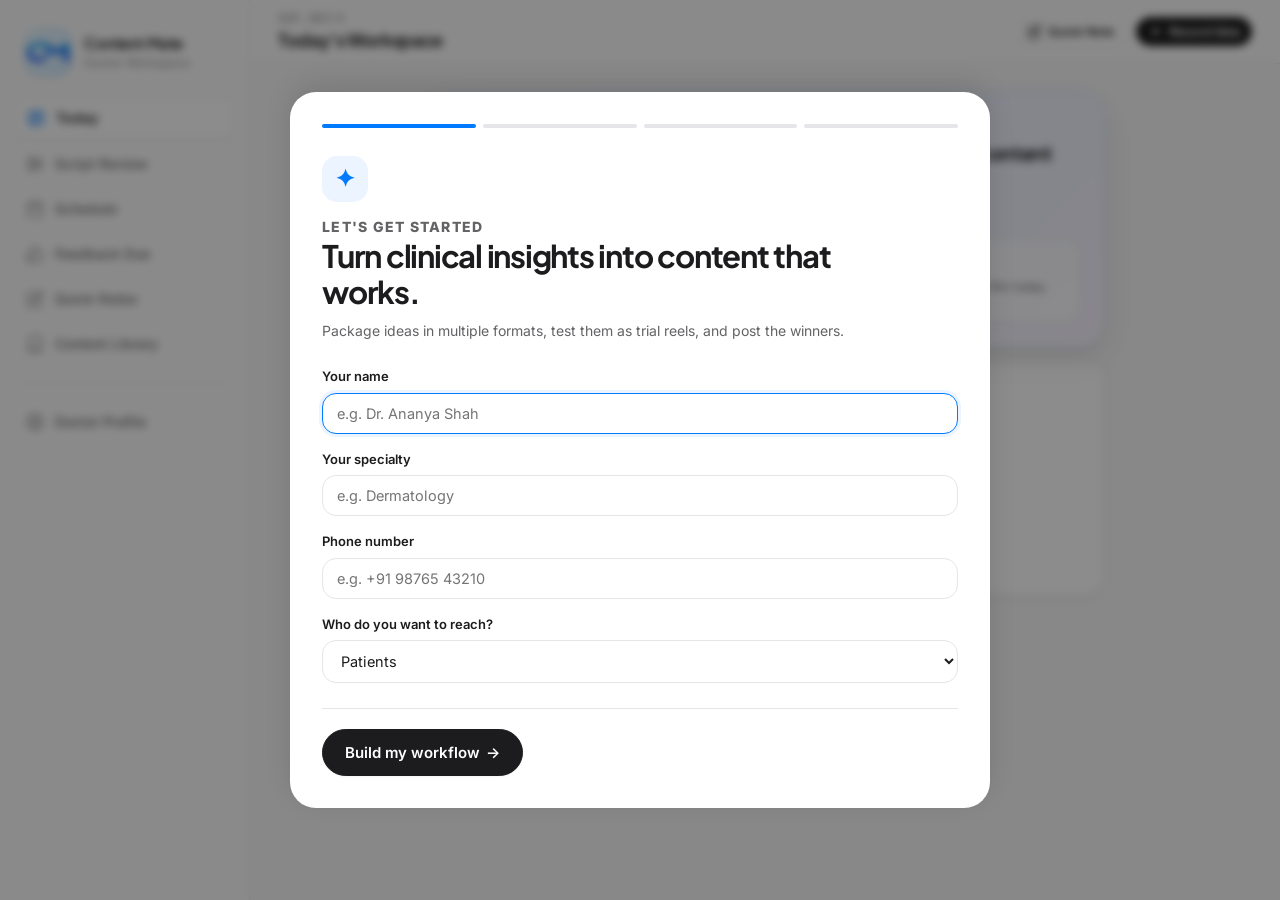
==== index.html @ 19e36430 "scheduling fixed" ====
<!DOCTYPE html>
<html lang="en">

<head>
  <meta charset="UTF-8">
  <meta name="viewport"
    content="width=device-width, initial-scale=1.0, maximum-scale=1.0, user-scalable=no, viewport-fit=cover">
  <title>Content Mate Content System Manager</title>

  <!-- SEO & Meta Tags -->
  <meta name="description"
    content="Content Mate is a content system manager for planning, creating, and publishing content.">
  <meta name="theme-color" content="#FBFBFA" media="(prefers-color-scheme: light)">
  <meta name="theme-color" content="#18181B" media="(prefers-color-scheme: dark)">
  <meta name="apple-mobile-web-app-capable" content="yes">
  <meta name="apple-mobile-web-app-status-bar-style" content="default">

  <!-- Microsoft Clarity -->
  <script type="text/javascript">
    (function(c,l,a,r,i,t,y){
        c[a]=c[a]||function(){(c[a].q=c[a].q||[]).push(arguments)};
        t=l.createElement(r);t.async=1;t.src="https://www.clarity.ms/tag/"+i;
        y=l.getElementsByTagName(r)[0];y.parentNode.insertBefore(t,y);
    })(window, document, "clarity", "script", "y3m3mgcky0");
  </script>

  <link rel="icon" type="image/svg+xml" href="favicon.svg">
  <link rel="apple-touch-icon" href="favicon.svg">
  <link rel="manifest" href="site.webmanifest">

  <!-- Typography (Inter / SF Pro aesthetic) -->
  <link rel="preconnect" href="https://fonts.googleapis.com">
  <link rel="preconnect" href="https://fonts.gstatic.com" crossorigin>
  <link
    href="https://fonts.googleapis.com/css2?family=Plus+Jakarta+Sans:wght@400;500;600;700;800&family=Inter:wght@300;400;500;600;700&family=JetBrains+Mono:wght@400;500&display=swap"
    rel="stylesheet">

  <!-- Main Stylesheet -->
  <link rel="stylesheet" href="index.css">
</head>

<body>
  <!-- App Container -->
  <div id="app" class="app-wrapper">

    <!-- Desktop / Tablet Sidebar (Hidden on mobile) -->
    <aside class="app-sidebar" id="app-sidebar">
      <div class="sidebar-brand">
        <div class="brand-badge">
          <img class="content-mate-logo" src="cmlogo.png" alt="Content Mate logo">
        </div>
        <div class="brand-text">
          <span class="brand-title">Content Mate</span>
          <span class="brand-subtitle" id="sidebar-dr-name">Dr. Workspace</span>
        </div>
      </div>

      <nav class="sidebar-nav">
        <a href="#dashboard" class="nav-link active" data-view="dashboard" id="nav-d-dashboard">
          <svg width="18" height="18" viewBox="0 0 24 24" fill="none" stroke="currentColor" stroke-width="2"
            stroke-linecap="round" stroke-linejoin="round">
            <rect x="3" y="3" width="7" height="9" rx="1.5" />
            <rect x="14" y="3" width="7" height="5" rx="1.5" />
            <rect x="14" y="12" width="7" height="9" rx="1.5" />
            <rect x="3" y="16" width="7" height="5" rx="1.5" />
          </svg>
          <span>Today</span>
          <span class="nav-badge hidden" id="badge-today-count">0</span>
        </a>

        <a href="#review" class="nav-link" data-view="review" id="nav-d-review">
          <svg width="18" height="18" viewBox="0 0 24 24" fill="none" stroke="currentColor" stroke-width="2"
            stroke-linecap="round" stroke-linejoin="round">
            <path d="M2 12h20M2 6h20M2 18h20" />
            <circle cx="7" cy="6" r="2" />
            <circle cx="17" cy="12" r="2" />
            <circle cx="7" cy="18" r="2" />
          </svg>
          <span>Script Review</span>
          <span class="nav-badge nav-badge-amber hidden" id="badge-review-count">0</span>
        </a>

        <a href="#schedule" class="nav-link" data-view="schedule" id="nav-d-schedule">
          <svg width="18" height="18" viewBox="0 0 24 24" fill="none" stroke="currentColor" stroke-width="2"
            stroke-linecap="round" stroke-linejoin="round">
            <rect x="3" y="4" width="18" height="18" rx="2" ry="2" />
            <line x1="16" y1="2" x2="16" y2="6" />
            <line x1="8" y1="2" x2="8" y2="6" />
            <line x1="3" y1="10" x2="21" y2="10" />
          </svg>
          <span>Schedule</span>
        </a>

        <a href="#feedback" class="nav-link" data-view="feedback" id="nav-d-feedback">
          <svg width="18" height="18" viewBox="0 0 24 24" fill="none" stroke="currentColor" stroke-width="2"
            stroke-linecap="round" stroke-linejoin="round">
            <path
              d="M14 9V5a3 3 0 0 0-3-3l-4 9v11h11.28a2 2 0 0 0 2-1.7l1.38-9a2 2 0 0 0-2-2.3zM7 22H4a2 2 0 0 1-2-2v-7a2 2 0 0 1 2-2h3" />
          </svg>
          <span>Feedback Due</span>
          <span class="nav-badge nav-badge-purple hidden" id="badge-feedback-count">0</span>
        </a>

        <a href="#notes" class="nav-link" data-view="notes" id="nav-d-notes">
          <svg width="18" height="18" viewBox="0 0 24 24" fill="none" stroke="currentColor" stroke-width="2"
            stroke-linecap="round" stroke-linejoin="round">
            <path d="M11 4H4a2 2 0 0 0-2 2v14a2 2 0 0 0 2 2h14a2 2 0 0 0 2-2v-7" />
            <path d="M18.5 2.5a2.121 2.121 0 0 1 3 3L12 15l-4 1 1-4 9.5-9.5z" />
          </svg>
          <span>Quick Notes</span>
          <span class="nav-badge hidden" id="badge-notes-count">0</span>
        </a>

        <a href="#library" class="nav-link" data-view="library" id="nav-d-library">
          <svg width="18" height="18" viewBox="0 0 24 24" fill="none" stroke="currentColor" stroke-width="2"
            stroke-linecap="round" stroke-linejoin="round">
            <path d="M4 19.5A2.5 2.5 0 0 1 6.5 17H20" />
            <path d="M6.5 2H20v20H6.5A2.5 2.5 0 0 1 4 19.5v-15A2.5 2.5 0 0 1 6.5 2z" />
          </svg>
          <span>Content Library</span>
        </a>

        <div class="sidebar-divider"></div>

        <a href="#settings" class="nav-link" data-view="settings" id="nav-d-settings">
          <svg width="18" height="18" viewBox="0 0 24 24" fill="none" stroke="currentColor" stroke-width="2"
            stroke-linecap="round" stroke-linejoin="round">
            <circle cx="12" cy="12" r="3" />
            <path
              d="M19.4 15a1.65 1.65 0 0 0 .33 1.82l.06.06a2 2 0 0 1 0 2.83 2 2 0 0 1-2.83 0l-.06-.06a1.65 1.65 0 0 0-1.82-.33 1.65 1.65 0 0 0-1 1.51V21a2 2 0 0 1-2 2 2 2 0 0 1-2-2v-.09A1.65 1.65 0 0 0 9 19.4a1.65 1.65 0 0 0-1.82.33l-.06.06a2 2 0 0 1-2.83 0 2 2 0 0 1 0-2.83l.06-.06a1.65 1.65 0 0 0 .33-1.82 1.65 1.65 0 0 0-1.51-1H3a2 2 0 0 1-2-2 2 2 0 0 1 2-2h.09A1.65 1.65 0 0 0 4.6 9a1.65 1.65 0 0 0-.33-1.82l-.06-.06a2 2 0 0 1 0-2.83 2 2 0 0 1 2.83 0l.06.06a1.65 1.65 0 0 0 1.82.33H9a1.65 1.65 0 0 0 1-1.51V3a2 2 0 0 1 2-2 2 2 0 0 1 2 2v.09a1.65 1.65 0 0 0 1 1.51 1.65 1.65 0 0 0 1.82-.33l.06-.06a2 2 0 0 1 2.83 0 2 2 0 0 1 0 2.83l-.06.06a1.65 1.65 0 0 0-.33 1.82V9a1.65 1.65 0 0 0 1.51 1H21a2 2 0 0 1 2 2 2 2 0 0 1-2 2h-.09a1.65 1.65 0 0 0-1.51 1z" />
          </svg>
          <span>Doctor Profile</span>
        </a>
      </nav>

    </aside>

    <!-- Main Content Area -->
    <div class="app-main">

      <!-- Top Mobile / Global Header -->
      <header class="app-header" id="app-header">
        <div class="header-left">
          <div class="mobile-brand">
            <span class="mobile-brand-icon">
              <img class="content-mate-logo" src="cmlogo.png" alt="Content Mate logo">
            </span>
            <span class="mobile-brand-title">Content Mate</span>
          </div>
          <div class="header-context">
            <span class="header-date" id="header-today-date">Friday, Aug 7</span>
            <h1 class="header-view-title" id="header-view-title">Today's Workspace</h1>
          </div>
        </div>

        <div class="header-right">
          <!-- Quick Capture Actions in Header -->
          <button class="btn btn-secondary btn-sm" id="header-btn-note" title="Quick Thought">
            <svg width="15" height="15" viewBox="0 0 24 24" fill="none" stroke="currentColor" stroke-width="2">
              <path d="M11 4H4a2 2 0 0 0-2 2v14a2 2 0 0 0 2 2h14a2 2 0 0 0 2-2v-7" />
              <path d="M18.5 2.5a2.121 2.121 0 0 1 3 3L12 15l-4 1 1-4 9.5-9.5z" />
            </svg>
            <span class="hide-mobile">Quick Note</span>
          </button>

          <button class="btn btn-primary btn-sm" id="header-btn-insight" title="Record New Idea">
            <svg width="15" height="15" viewBox="0 0 24 24" fill="none" stroke="currentColor" stroke-width="2.5">
              <line x1="12" y1="5" x2="12" y2="19" />
              <line x1="5" y1="12" x2="19" y2="12" />
            </svg>
            <span>Record Idea</span>
          </button>
        </div>
      </header>

      <!-- Scrollable Main View Container -->
      <main class="view-container" id="view-container">
        <!-- Dynamic Views will be injected here:
             - Dashboard (Today's action cards)
             - Script Review (Flashcard swiper)
             - Schedule (Calendar & unfilmed queue)
             - Feedback Due (3-day post metrics)
             - Notes (Quick thoughts + convert)
             - Content Library (Unified Insight timelines)
             - Settings (Doctor profile)
        -->
        <div class="loading-state">
          <div class="spinner"></div>
          <p>Opening your workspace...</p>
        </div>
      </main>

      <!-- Mobile Bottom Navigation Bar -->
      <nav class="mobile-bottom-nav" id="mobile-bottom-nav">
        <a href="#dashboard" class="bnav-item active" data-view="dashboard" id="bnav-dashboard">
          <div class="bnav-icon-wrapper">
            <svg width="22" height="22" viewBox="0 0 24 24" fill="none" stroke="currentColor" stroke-width="2">
              <rect x="3" y="3" width="7" height="9" rx="1.5" />
              <rect x="14" y="3" width="7" height="5" rx="1.5" />
              <rect x="14" y="12" width="7" height="9" rx="1.5" />
              <rect x="3" y="16" width="7" height="5" rx="1.5" />
            </svg>
            <span class="bnav-badge hidden" id="bnav-badge-today">0</span>
          </div>
          <span>Today</span>
        </a>

        <a href="#review" class="bnav-item" data-view="review" id="bnav-review">
          <div class="bnav-icon-wrapper">
            <svg width="22" height="22" viewBox="0 0 24 24" fill="none" stroke="currentColor" stroke-width="2">
              <path d="M2 12h20M2 6h20M2 18h20" />
              <circle cx="7" cy="6" r="2" />
              <circle cx="17" cy="12" r="2" />
              <circle cx="7" cy="18" r="2" />
            </svg>
            <span class="bnav-badge bnav-badge-amber hidden" id="bnav-badge-review">0</span>
          </div>
          <span>Review</span>
        </a>

        <a href="#feedback" class="bnav-item" data-view="feedback" id="bnav-feedback">
          <div class="bnav-icon-wrapper">
            <svg width="22" height="22" viewBox="0 0 24 24" fill="none" stroke="currentColor" stroke-width="2">
              <path d="M12 20a8 8 0 1 0 0-16 8 8 0 0 0 0 16Z" />
              <path d="M12 8v4l2.5 2" />
            </svg>
            <span class="bnav-badge bnav-badge-purple hidden" id="bnav-badge-feedback">0</span>
          </div>
          <span>Feedback</span>
        </a>

        <!-- Floating Center Action Button for Mobile -->
        <button class="bnav-fab" id="bnav-fab-capture" aria-label="Record Idea">
          <svg width="24" height="24" viewBox="0 0 24 24" fill="none" stroke="white" stroke-width="2.5"
            stroke-linecap="round">
            <line x1="12" y1="5" x2="12" y2="19" />
            <line x1="5" y1="12" x2="19" y2="12" />
          </svg>
        </button>

        <a href="#schedule" class="bnav-item" data-view="schedule" id="bnav-schedule">
          <div class="bnav-icon-wrapper">
            <svg width="22" height="22" viewBox="0 0 24 24" fill="none" stroke="currentColor" stroke-width="2">
              <rect x="3" y="4" width="18" height="18" rx="2" ry="2" />
              <line x1="16" y1="2" x2="16" y2="6" />
              <line x1="8" y1="2" x2="8" y2="6" />
              <line x1="3" y1="10" x2="21" y2="10" />
            </svg>
          </div>
          <span>Schedule</span>
        </a>

        <a href="#notes" class="bnav-item" data-view="notes" id="bnav-notes">
          <div class="bnav-icon-wrapper">
            <svg width="22" height="22" viewBox="0 0 24 24" fill="none" stroke="currentColor" stroke-width="2">
              <path d="M11 4H4a2 2 0 0 0-2 2v14a2 2 0 0 0 2 2h14a2 2 0 0 0 2-2v-7" />
              <path d="M18.5 2.5a2.121 2.121 0 0 1 3 3L12 15l-4 1 1-4 9.5-9.5z" />
            </svg>
            <span class="bnav-badge hidden" id="bnav-badge-notes">0</span>
          </div>
          <span>Notes</span>
        </a>

        <a href="#settings" class="bnav-item" data-view="settings" id="bnav-settings" aria-label="Settings">
          <div class="bnav-icon-wrapper">
            <svg width="22" height="22" viewBox="0 0 24 24" fill="none" stroke="currentColor" stroke-width="2">
              <circle cx="12" cy="12" r="3" />
              <path
                d="M12 2v2m0 16v2m10-10h-2M4 12H2m17.07-7.07-1.41 1.41M6.34 17.66l-1.41 1.41m14.14 0-1.41-1.41M6.34 6.34 4.93 4.93" />
            </svg>
          </div>
          <span>Settings</span>
        </a>
      </nav>

    </div>
  </div>

  <!-- Global Modal Sheet Container (Bottom sheet on mobile, centered on desktop) -->
  <div class="modal-overlay hidden" id="modal-overlay">
    <div class="modal-card" id="modal-card">
      <div class="modal-drag-handle"></div>
      <div class="modal-header">
        <h3 class="modal-title" id="modal-title">Modal Title</h3>
        <button class="btn-icon modal-close-btn" id="modal-close-btn" aria-label="Close">
          <svg width="18" height="18" viewBox="0 0 24 24" fill="none" stroke="currentColor" stroke-width="2">
            <line x1="18" y1="6" x2="6" y2="18" />
            <line x1="6" y1="6" x2="18" y2="18" />
          </svg>
        </button>
      </div>
      <div class="modal-body" id="modal-body">
        <!-- Dynamic Modal Content -->
      </div>
    </div>
  </div>

  <!-- Toast Notification Container -->
  <div class="toast-container" id="toast-container" aria-live="polite"></div>

  <!-- Standalone application bundle: works when opened directly or served over HTTP. -->
  <script src="js/app.bundle.js?v=20260923001"></script>
</body>

</html>
---- index.css ----
/* ==========================================================================
   Content OS for Doctors — Apple Notes / Things 3 / WhatsApp Minimalist Theme
   Mobile-First, Calm, Tactile, High-Legibility Design System
   ========================================================================== */

:root {
  /* Core Apple/Things 3 Palette */
  --bg-app: #F7F7F8;
  --bg-card: #FFFFFF;
  --bg-subtle: #F0F0F2;
  --bg-hover: #EBEBEF;
  --border-subtle: #E5E5EA;
  --border-strong: #D1D1D6;
  
  /* Deep Human Typography */
  --text-primary: #1C1C1E;
  --text-secondary: #636366;
  --text-tertiary: #8E8E93;
  --text-inverted: #FFFFFF;

  /* Intent & Accent Hues */
  --accent-blue: #007AFF;
  --accent-blue-subtle: #EBF4FF;
  --accent-green: #34C759;
  --accent-green-subtle: #EAF9EE;
  --accent-amber: #FF9500;
  --accent-amber-subtle: #FFF6E8;
  --accent-purple: #AF52DE;
  --accent-purple-subtle: #F7EDFC;
  --accent-red: #FF3B30;
  --accent-red-subtle: #FEEEEE;
  --accent-teal: #30B0C7;
  
  /* Radii & Shadows */
  --radius-xs: 6px;
  --radius-sm: 10px;
  --radius-md: 14px;
  --radius-lg: 20px;
  --radius-xl: 26px;
  --radius-full: 9999px;

  --shadow-xs: 0 1px 2px rgba(0, 0, 0, 0.04);
  --shadow-sm: 0 2px 6px rgba(0, 0, 0, 0.04), 0 1px 2px rgba(0, 0, 0, 0.02);
  --shadow-card: 0 4px 14px rgba(0, 0, 0, 0.04), 0 1px 3px rgba(0, 0, 0, 0.02);
  --shadow-float: 0 12px 30px rgba(0, 0, 0, 0.08), 0 4px 8px rgba(0, 0, 0, 0.03);
  --shadow-sheet: 0 -8px 32px rgba(0, 0, 0, 0.12);

  /* Dimensions & Spacing */
  --sidebar-width: 250px;
  --header-height: 64px;
  --bottom-nav-height: 68px;
  --font-body: 'Inter', -apple-system, BlinkMacSystemFont, 'SF Pro Display', 'Segoe UI', Roboto, sans-serif;
  --font-heading: 'Plus Jakarta Sans', var(--font-body);
  --font-mono: 'JetBrains Mono', monospace;
  
  /* Transitions */
  --transition-fast: 150ms cubic-bezier(0.16, 1, 0.3, 1);
  --transition-normal: 250ms cubic-bezier(0.16, 1, 0.3, 1);
  --transition-smooth: 350ms cubic-bezier(0.16, 1, 0.3, 1);
}

/* Base Reset */
*, *::before, *::after {
  box-sizing: border-box;
  margin: 0;
  padding: 0;
  -webkit-tap-highlight-color: transparent;
}

html {
  font-size: 16px;
  -webkit-text-size-adjust: 100%;
}

body {
  font-family: var(--font-body);
  background-color: var(--bg-app);
  color: var(--text-primary);
  line-height: 1.5;
  -webkit-font-smoothing: antialiased;
  -moz-osx-font-smoothing: grayscale;
  overflow: hidden;
  height: 100vh;
  height: 100dvh;
  width: 100vw;
  user-select: none;
}

/* Utilities */
.hidden { display: none !important; }
.flex { display: flex; }
.flex-col { display: flex; flex-direction: column; }
.items-center { align-items: center; }
.justify-between { justify-content: space-between; }
.justify-center { justify-content: center; }
.gap-2 { gap: 8px; }
.gap-3 { gap: 12px; }
.gap-4 { gap: 16px; }
.flex-1 { flex: 1; }
.w-full { width: 100%; }

/* App Wrapper Layout */
.app-wrapper {
  display: flex;
  height: 100vh;
  height: 100dvh;
  width: 100vw;
  overflow: hidden;
  background-color: var(--bg-app);
}

/* Sidebar (Desktop/Tablet) */
.app-sidebar {
  display: none;
  width: var(--sidebar-width);
  background-color: #FDFCFC;
  border-right: 1px solid var(--border-subtle);
  flex-direction: column;
  padding: 20px 14px;
  z-index: 20;
}

@media (min-width: 860px) {
  .app-sidebar {
    display: flex;
  }
}

.sidebar-brand {
  display: flex;
  align-items: center;
  gap: 12px;
  padding: 8px 10px 20px;
}

.brand-badge {
  width: 48px;
  height: 48px;
  border-radius: var(--radius-md);
  background: linear-gradient(135deg, #EAF7FF 0%, #D3ECFF 100%);
  border: 1px solid #B6DEFA;
  display: flex;
  align-items: center;
  justify-content: center;
  box-shadow: var(--shadow-sm);
}

.brand-text {
  display: flex;
  flex-direction: column;
}

.brand-title {
  font-family: var(--font-heading);
  font-weight: 700;
  font-size: 15px;
  letter-spacing: -0.01em;
  color: var(--text-primary);
}

.brand-subtitle {
  font-size: 12px;
  color: var(--text-tertiary);
  white-space: nowrap;
  overflow: hidden;
  text-overflow: ellipsis;
  max-width: 150px;
}

.sidebar-nav {
  display: flex;
  flex-direction: column;
  gap: 4px;
  flex: 1;
}

.nav-link {
  display: flex;
  align-items: center;
  gap: 11px;
  padding: 10px 12px;
  border-radius: var(--radius-sm);
  color: var(--text-secondary);
  text-decoration: none;
  font-size: 14px;
  font-weight: 500;
  transition: all var(--transition-fast);
  position: relative;
}

.nav-link svg {
  color: var(--text-tertiary);
  transition: color var(--transition-fast);
  flex-shrink: 0;
}

.nav-link:hover {
  background-color: var(--bg-subtle);
  color: var(--text-primary);
}

.nav-link:hover svg {
  color: var(--text-primary);
}

.nav-link.active {
  background-color: #FFFFFF;
  color: var(--text-primary);
  font-weight: 600;
  box-shadow: var(--shadow-xs);
  border: 1px solid var(--border-subtle);
}

.nav-link.active svg {
  color: var(--accent-blue);
}

.nav-badge {
  margin-left: auto;
  font-size: 11px;
  font-weight: 600;
  padding: 2px 7px;
  border-radius: var(--radius-full);
  background-color: var(--bg-subtle);
  color: var(--text-secondary);
}

.nav-badge-amber {
  background-color: var(--accent-amber-subtle);
  color: var(--accent-amber);
}

.nav-badge-purple {
  background-color: var(--accent-purple-subtle);
  color: var(--accent-purple);
}

.sidebar-divider {
  height: 1px;
  background-color: var(--border-subtle);
  margin: 14px 6px;
}

.sidebar-footer {
  padding-top: 12px;
}

/* App Main Container */
.app-main {
  flex: 1;
  display: flex;
  flex-direction: column;
  height: 100%;
  overflow: hidden;
  position: relative;
}

/* App Header */
.app-header {
  height: var(--header-height);
  padding: 0 16px;
  display: flex;
  align-items: center;
  justify-content: space-between;
  background-color: rgba(251, 251, 250, 0.9);
  backdrop-filter: blur(16px);
  -webkit-backdrop-filter: blur(16px);
  border-bottom: 1px solid var(--border-subtle);
  z-index: 10;
  flex-shrink: 0;
}

@media (min-width: 860px) {
  .app-header {
    padding: 0 28px;
    background-color: #FDFCFC;
  }
}

.header-left {
  display: flex;
  align-items: center;
  gap: 14px;
}

.mobile-brand {
  display: flex;
  align-items: center;
  gap: 8px;
}

@media (min-width: 860px) {
  .mobile-brand {
    display: none;
  }
}

.mobile-brand-icon {
  width: 38px;
  height: 38px;
  border-radius: 8px;
  background: #EAF7FF;
  border: 1px solid #B6DEFA;
  display: flex;
  align-items: center;
  justify-content: center;
}

.content-mate-logo {
  width: 92%;
  height: 92%;
  display: block;
  object-fit: contain;
}

.mobile-brand-title {
  font-family: var(--font-heading);
  font-weight: 700;
  font-size: 16px;
  letter-spacing: -0.01em;
}

.header-context {
  display: flex;
  flex-direction: column;
}

@media (max-width: 859px) {
  .header-context {
    display: none;
  }
}

.header-date {
  font-size: 11px;
  font-weight: 600;
  text-transform: uppercase;
  letter-spacing: 0.05em;
  color: var(--text-tertiary);
}

.header-view-title {
  font-family: var(--font-heading);
  font-size: 18px;
  font-weight: 700;
  color: var(--text-primary);
  letter-spacing: -0.02em;
}

.header-right {
  display: flex;
  align-items: center;
  gap: 10px;
}

/* Button System (Apple Tactile Feel) */
.btn {
  display: inline-flex;
  align-items: center;
  justify-content: center;
  gap: 6px;
  font-family: var(--font-body);
  font-size: 13.5px;
  font-weight: 600;
  padding: 8px 14px;
  border-radius: var(--radius-full);
  border: 1px solid transparent;
  cursor: pointer;
  outline: none;
  transition: all var(--transition-fast);
  white-space: nowrap;
}

.btn:active {
  transform: scale(0.97);
}

.btn-primary {
  background-color: var(--text-primary);
  color: #FFFFFF;
  border-color: var(--text-primary);
  box-shadow: var(--shadow-xs);
}

.btn-primary:hover {
  background-color: #2C2C2E;
}

.btn-accent {
  background-color: var(--accent-blue);
  color: #FFFFFF;
  box-shadow: 0 2px 8px rgba(0, 122, 255, 0.25);
}

.btn-accent:hover {
  background-color: #0066D6;
}

.btn-secondary {
  background-color: #FFFFFF;
  color: var(--text-primary);
  border-color: var(--border-subtle);
  box-shadow: var(--shadow-xs);
}

.btn-secondary:hover {
  background-color: var(--bg-subtle);
  border-color: var(--border-strong);
}

.btn-ghost {
  background-color: transparent;
  color: var(--text-secondary);
}

.btn-ghost:hover {
  background-color: var(--bg-subtle);
  color: var(--text-primary);
}

.btn-success {
  background-color: var(--accent-green);
  color: #FFFFFF;
}

.btn-danger {
  background-color: var(--accent-red-subtle);
  color: var(--accent-red);
}

.btn-danger:hover {
  background-color: var(--accent-red);
  color: #FFF;
}

.btn-sm {
  padding: 6px 11px;
  font-size: 12.5px;
  border-radius: var(--radius-full);
}

.btn-lg {
  padding: 13px 22px;
  font-size: 15px;
  font-weight: 600;
  border-radius: var(--radius-full);
}

.btn-icon {
  width: 36px;
  height: 36px;
  padding: 0;
  border-radius: var(--radius-full);
  display: inline-flex;
  align-items: center;
  justify-content: center;
  background-color: var(--bg-subtle);
  border: 1px solid transparent;
  color: var(--text-secondary);
  cursor: pointer;
  transition: all var(--transition-fast);
}

.btn-icon:hover {
  background-color: var(--bg-hover);
  color: var(--text-primary);
}

.btn-icon:active {
  transform: scale(0.95);
}

/* View Container */
.view-container {
  flex: 1;
  overflow-y: auto;
  overflow-x: hidden;
  padding: 16px 16px calc(var(--bottom-nav-height) + 24px);
  -webkit-overflow-scrolling: touch;
  scroll-behavior: smooth;
}

@media (min-width: 860px) {
  .view-container {
    padding: 28px 36px 48px;
  }
}

/* Mobile Bottom Navigation Bar */
.mobile-bottom-nav {
  display: flex;
  position: absolute;
  bottom: 0;
  left: 0;
  right: 0;
  height: var(--bottom-nav-height);
  background-color: rgba(255, 255, 255, 0.94);
  backdrop-filter: blur(20px);
  -webkit-backdrop-filter: blur(20px);
  border-top: 1px solid var(--border-subtle);
  align-items: center;
  justify-content: space-around;
  padding: 4px 8px calc(env(safe-area-inset-bottom, 0px) + 4px);
  z-index: 30;
}

@media (min-width: 860px) {
  .mobile-bottom-nav {
    display: none;
  }
}

.bnav-item {
  display: flex;
  flex-direction: column;
  align-items: center;
  justify-content: center;
  gap: 3px;
  color: var(--text-tertiary);
  text-decoration: none;
  font-size: 10px;
  font-weight: 600;
  flex: 1;
  padding: 4px 0;
  transition: color var(--transition-fast);
}

.bnav-icon-wrapper {
  position: relative;
  display: flex;
  align-items: center;
  justify-content: center;
}

.bnav-badge {
  position: absolute;
  top: -4px;
  right: -8px;
  min-width: 16px;
  height: 16px;
  padding: 0 4px;
  font-size: 9px;
  font-weight: 700;
  border-radius: var(--radius-full);
  background-color: var(--text-primary);
  color: #FFF;
  display: flex;
  align-items: center;
  justify-content: center;
}

.bnav-badge-purple {
  background-color: var(--accent-purple);
}

.bnav-item.active {
  color: var(--accent-blue);
}

.bnav-item.active svg {
  stroke-width: 2.3;
}

/* Floating Action Button in Mobile Nav */
.bnav-fab {
  width: 48px;
  height: 48px;
  border-radius: var(--radius-full);
  background: linear-gradient(135deg, #007AFF 0%, #0056B3 100%);
  color: #FFF;
  border: none;
  display: flex;
  align-items: center;
  justify-content: center;
  box-shadow: 0 6px 18px rgba(0, 122, 255, 0.35);
  margin-top: -16px;
  flex: 0 0 48px;
  cursor: pointer;
  transition: transform var(--transition-fast);
}

.bnav-fab:active {
  transform: scale(0.92);
}

/* ==========================================================================
   CARD SYSTEM (Action-first & Calm)
   ========================================================================== */

.card {
  background-color: var(--bg-card);
  border: 1px solid var(--border-subtle);
  border-radius: var(--radius-lg);
  padding: 18px 20px;
  box-shadow: var(--shadow-sm);
  transition: all var(--transition-normal);
  position: relative;
}

.card:hover {
  border-color: var(--border-strong);
  box-shadow: var(--shadow-card);
}

.card-hero {
  background: linear-gradient(135deg, #F4F8FF 0%, #EDF4FF 52%, #F8F5FF 100%);
  color: var(--text-primary);
  border: 1px solid #D8E5F8;
  padding: 24px;
  box-shadow: var(--shadow-float);
  border-radius: var(--radius-xl);
}

.card-hero h2 {
  font-family: var(--font-heading);
  font-size: 20px;
  font-weight: 700;
  margin-bottom: 6px;
  letter-spacing: -0.02em;
}

.card-hero p {
  color: var(--text-secondary);
  font-size: 14px;
  line-height: 1.4;
  margin-bottom: 16px;
}

.dashboard-greeting-eyebrow {
  color: var(--accent-blue) !important;
  font-size: 11px !important;
  font-weight: 700;
  letter-spacing: 0.08em;
  margin-bottom: 6px !important;
  text-transform: uppercase;
}

.dashboard-daily-summary {
  display: grid;
  gap: 10px;
  grid-template-columns: repeat(auto-fit, minmax(128px, 1fr));
}

.dashboard-summary-item {
  align-items: flex-start;
  background: rgba(255, 255, 255, 0.72);
  border: 1px solid rgba(43, 104, 159, 0.13);
  border-radius: var(--radius-md);
  display: flex;
  flex-direction: column;
  gap: 2px;
  min-height: 72px;
  padding: 12px;
}

.dashboard-summary-item strong {
  color: var(--accent-blue);
  font-family: var(--font-heading);
  font-size: 24px;
  line-height: 1;
}

.dashboard-summary-item span {
  color: var(--text-secondary);
  font-size: 12px;
  line-height: 1.25;
}

/* Action Cards on Dashboard */
.action-deck {
  display: flex;
  flex-direction: column;
  gap: 14px;
  max-width: 680px;
  margin: 0 auto;
}

.action-card {
  display: flex;
  flex-direction: column;
  background-color: var(--bg-card);
  border: 1px solid var(--border-subtle);
  border-radius: var(--radius-lg);
  padding: 18px 20px;
  box-shadow: var(--shadow-sm);
  transition: transform var(--transition-fast), box-shadow var(--transition-fast);
}

.action-card-header {
  display: flex;
  align-items: center;
  justify-content: space-between;
  margin-bottom: 12px;
}

.action-card-badge {
  display: inline-flex;
  align-items: center;
  gap: 5px;
  font-size: 11.5px;
  font-weight: 600;
  padding: 3px 9px;
  border-radius: var(--radius-full);
  text-transform: uppercase;
  letter-spacing: 0.03em;
}

.badge-amber {
  background-color: var(--accent-amber-subtle);
  color: #B25900;
}

.badge-green {
  background-color: var(--accent-green-subtle);
  color: #1E7E34;
}

.badge-blue {
  background-color: var(--accent-blue-subtle);
  color: var(--accent-blue);
}

.badge-purple {
  background-color: var(--accent-purple-subtle);
  color: var(--accent-purple);
}

.badge-red {
  background-color: var(--accent-red-subtle);
  color: var(--accent-red);
}

.badge-gray {
  background-color: var(--bg-subtle);
  color: var(--text-secondary);
}

.action-card-title {
  font-family: var(--font-heading);
  font-size: 17px;
  font-weight: 700;
  color: var(--text-primary);
  margin-bottom: 4px;
  letter-spacing: -0.01em;
}

.action-card-desc {
  font-size: 13.5px;
  color: var(--text-secondary);
  line-height: 1.4;
  margin-bottom: 16px;
}

.action-card-footer {
  display: flex;
  align-items: center;
  justify-content: space-between;
  gap: 12px;
  border-top: 1px solid var(--border-subtle);
  padding-top: 14px;
  margin-top: 4px;
}

/* Today Scheduled Reel Item */
.today-item-list {
  display: flex;
  flex-direction: column;
  gap: 10px;
  margin-bottom: 14px;
}

.today-item {
  display: flex;
  align-items: center;
  justify-content: space-between;
  padding: 12px 14px;
  background-color: var(--bg-subtle);
  border-radius: var(--radius-md);
  gap: 12px;
}

.today-item-info {
  display: flex;
  flex-direction: column;
  gap: 2px;
  overflow: hidden;
}

.today-item-title {
  font-size: 14px;
  font-weight: 600;
  color: var(--text-primary);
  white-space: nowrap;
  overflow: hidden;
  text-overflow: ellipsis;
}

.today-item-meta {
  font-size: 12px;
  color: var(--text-tertiary);
  display: flex;
  align-items: center;
  gap: 6px;
}

.reel-script-detail-meta {
  display: flex;
  gap: 6px;
  color: var(--text-tertiary);
  font-size: 12px;
  margin-bottom: 6px;
}

.reel-script-detail-title {
  color: var(--text-primary);
  font-family: var(--font-heading);
  font-size: 18px;
  line-height: 1.35;
  margin-bottom: 14px;
}

.reel-script-detail-box {
  max-height: min(52vh, 520px);
  overflow-y: auto;
  white-space: pre-wrap;
  background: var(--bg-subtle);
  border: 1px solid var(--border-subtle);
  border-radius: var(--radius-md);
  color: var(--text-primary);
  font-family: var(--font-mono);
  font-size: 13px;
  line-height: 1.7;
  padding: 16px;
}

@media (max-width: 640px) {
  .today-item {
    align-items: flex-start;
    flex-wrap: wrap;
  }

  .today-item-info {
    flex: 1 1 100%;
  }

  .today-item > .flex {
    width: 100%;
    flex-wrap: wrap;
    justify-content: flex-end;
  }
}

/* ==========================================================================
   FLASHCARD SCRIPT REVIEW DECK
   ========================================================================== */

.flashcard-wrapper {
  max-width: 620px;
  margin: 0 auto;
  display: flex;
  flex-direction: column;
  gap: 16px;
}

.flashcard-progress-bar {
  display: flex;
  align-items: center;
  justify-content: space-between;
  font-size: 13px;
  font-weight: 600;
  color: var(--text-secondary);
  padding: 0 4px;
}

.progress-track {
  height: 6px;
  background-color: var(--border-subtle);
  border-radius: var(--radius-full);
  overflow: hidden;
  margin: 8px 0 14px;
}

.progress-fill {
  height: 100%;
  background: var(--accent-blue);
  border-radius: var(--radius-full);
  transition: width var(--transition-normal);
}

.flashcard {
  background-color: #FFFFFF;
  border: 1px solid var(--border-subtle);
  border-radius: var(--radius-xl);
  box-shadow: var(--shadow-float);
  overflow: hidden;
  transition: all var(--transition-smooth);
}

.flashcard-header {
  padding: 20px 24px 16px;
  border-bottom: 1px solid var(--border-subtle);
  display: flex;
  align-items: center;
  justify-content: space-between;
  background-color: #FAFBFD;
}

.flashcard-body {
  padding: 24px;
  display: flex;
  flex-direction: column;
  gap: 18px;
}

.flashcard-section {
  display: flex;
  flex-direction: column;
  gap: 6px;
}

.section-label {
  font-size: 11px;
  font-weight: 700;
  text-transform: uppercase;
  letter-spacing: 0.06em;
  color: var(--text-tertiary);
}

.flashcard-hook {
  font-family: var(--font-heading);
  font-size: 18px;
  font-weight: 700;
  line-height: 1.35;
  color: var(--text-primary);
  background-color: var(--accent-amber-subtle);
  padding: 12px 16px;
  border-radius: var(--radius-md);
  border-left: 3px solid var(--accent-amber);
}

.flashcard-script-text {
  font-size: 15px;
  line-height: 1.6;
  color: var(--text-primary);
  white-space: pre-line;
  background-color: var(--bg-subtle);
  padding: 16px;
  border-radius: var(--radius-md);
  max-height: 280px;
  overflow-y: auto;
}

.flashcard-cta {
  font-size: 14px;
  font-weight: 600;
  color: var(--accent-blue);
  background-color: var(--accent-blue-subtle);
  padding: 10px 14px;
  border-radius: var(--radius-sm);
  display: flex;
  align-items: center;
  gap: 8px;
}

/* In-place Editable Card State */
.flashcard-editable input,
.flashcard-editable textarea {
  width: 100%;
  font-family: inherit;
  font-size: 14.5px;
  padding: 12px 14px;
  border-radius: var(--radius-md);
  border: 1.5px solid var(--accent-blue);
  background-color: #FFFFFF;
  color: var(--text-primary);
  outline: none;
  box-shadow: 0 0 0 3px var(--accent-blue-subtle);
}

.flashcard-editable textarea {
  min-height: 160px;
  resize: vertical;
  line-height: 1.5;
}

/* 4 Dedicated Actions */
.flashcard-actions {
  display: grid;
  grid-template-columns: 1fr 1fr;
  gap: 10px;
  padding: 18px 24px 24px;
  background-color: #FAFBFD;
  border-top: 1px solid var(--border-subtle);
}

@media (min-width: 900px) {
  .flashcard-actions {
    grid-template-columns: 1fr 1fr 1fr 1.2fr;
  }
}
.flashcard.workflow-tutorial-host { overflow: visible; }

@media (max-width: 899px) {
  .flashcard-actions .btn {
    min-width: 0;
    width: 100%;
    padding-left: 8px;
    padding-right: 8px;
    white-space: normal;
    line-height: 1.2;
  }
}

.btn-reject {
  background-color: #FFFFFF;
  color: var(--accent-red);
  border: 1px solid var(--border-subtle);
}
.btn-reject:hover {
  background-color: var(--accent-red-subtle);
  border-color: var(--accent-red);
}

.btn-later {
  background-color: #FFFFFF;
  color: var(--text-secondary);
  border: 1px solid var(--border-subtle);
}
.btn-later:hover {
  background-color: var(--bg-subtle);
}

.btn-edit {
  background-color: #FFFFFF;
  color: var(--accent-blue);
  border: 1px solid var(--border-subtle);
}
.btn-edit:hover {
  background-color: var(--accent-blue-subtle);
  border-color: var(--accent-blue);
}

.btn-accept {
  background-color: var(--accent-green);
  color: #FFFFFF;
  border: 1px solid var(--accent-green);
  box-shadow: 0 3px 10px rgba(52, 199, 89, 0.3);
}
.btn-accept:hover {
  background-color: #2DB84D;
}

/* Keep navigation actions visibly unavailable until inline edits are saved. */
.flashcard-actions .btn:disabled {
  cursor: not-allowed;
  opacity: 0.45;
  box-shadow: none;
  background-color: var(--bg-subtle);
  border-color: var(--border-subtle);
  color: var(--text-tertiary);
}

.flashcard-actions .btn:disabled:hover {
  background-color: var(--bg-subtle);
  border-color: var(--border-subtle);
}

/* ==========================================================================
   SCHEDULE & TIMELINE CALENDAR
   ========================================================================== */

.schedule-header {
  display: flex;
  align-items: center;
  justify-content: space-between;
  flex-wrap: wrap;
  gap: 12px;
  margin-bottom: 20px;
}

.schedule-tabs {
  display: inline-flex;
  background-color: var(--bg-subtle);
  padding: 4px;
  border-radius: var(--radius-full);
}

.schedule-tab {
  padding: 6px 14px;
  font-size: 13px;
  font-weight: 600;
  border-radius: var(--radius-full);
  border: none;
  background: transparent;
  color: var(--text-secondary);
  cursor: pointer;
  transition: all var(--transition-fast);
}

.schedule-tab.active {
  background-color: #FFFFFF;
  color: var(--text-primary);
  box-shadow: var(--shadow-xs);
}

.calendar-lane {
  display: flex;
  flex-direction: column;
  gap: 12px;
  max-width: 720px;
  margin: 0 auto;
}

/* One grid keeps weekday headers and day columns in the same layout system.
   A taller card expands its whole week row rather than leaving neighbouring
   dates visually out of step. */
.calendar-scroll-wrap {
  padding: 12px;
  overflow-x: auto;
}

.calendar-grid {
  display: grid;
  grid-template-columns: repeat(7, minmax(104px, 1fr));
  grid-auto-rows: auto;
  gap: 6px;
  min-width: 756px;
}

.calendar-weekday {
  min-height: 30px;
  display: flex;
  align-items: center;
  justify-content: center;
  padding: 5px 6px;
  border-radius: var(--radius-sm);
  background: var(--bg-subtle);
  color: var(--text-tertiary);
  font-size: 12px;
  font-weight: 700;
  text-align: center;
}

.cal-day-empty {
  min-height: 96px;
  border-radius: var(--radius-md);
  background: var(--bg-subtle);
  opacity: 0.3;
}

.cal-day-cell {
  min-height: 96px;
  display: flex;
  flex-direction: column;
  padding: 7px;
  border: 1px solid var(--border-subtle);
  border-radius: var(--radius-md);
  background: #fff;
  cursor: pointer;
  transition: box-shadow var(--transition-fast), border-color var(--transition-fast), transform var(--transition-fast);
}

.cal-day-cell:hover {
  border-color: var(--accent-blue);
  box-shadow: var(--shadow-xs);
}

.cal-day-cell.is-today {
  padding: 6px;
  border: 2px solid var(--accent-blue);
  box-shadow: var(--shadow-xs);
}

.cal-day-cell-header {
  display: flex;
  align-items: center;
  justify-content: space-between;
  gap: 4px;
  margin-bottom: 5px;
}

.cal-day-number {
  color: var(--text-primary);
  font-size: 13px;
  font-weight: 600;
}

.cal-day-cell.is-today .cal-day-number {
  color: var(--accent-blue);
  font-weight: 800;
}

.cal-day-count {
  min-width: 18px;
  padding: 1px 5px;
  border-radius: var(--radius-full);
  background: var(--accent-blue);
  color: #fff;
  font-size: 10px;
  font-weight: 700;
  line-height: 1.35;
  text-align: center;
}

.cal-day-reels {
  display: flex;
  flex: 1;
  flex-direction: column;
  gap: 4px;
}

.cal-reel-card {
  display: flex;
  align-items: center;
  gap: 3px;
  min-width: 0;
  padding: 3px 5px;
  border-radius: var(--radius-xs);
  cursor: grab;
  font-size: 10.5px;
  font-weight: 600;
  line-height: 1.25;
}

.cal-reel-card span:last-child {
  overflow: hidden;
  text-overflow: ellipsis;
  white-space: nowrap;
}

.cal-reel-card:active {
  cursor: grabbing;
}

.calendar-day-group {
  display: flex;
  flex-direction: column;
  gap: 8px;
}

.calendar-day-header {
  display: flex;
  align-items: center;
  justify-content: space-between;
  font-size: 12px;
  font-weight: 700;
  text-transform: uppercase;
  letter-spacing: 0.05em;
  color: var(--text-tertiary);
  padding: 4px 8px;
}

.calendar-day-header.is-today {
  color: var(--accent-blue);
}

.reel-card {
  background-color: var(--bg-card);
  border: 1px solid var(--border-subtle);
  border-radius: var(--radius-lg);
  padding: 16px 18px;
  box-shadow: var(--shadow-xs);
  display: flex;
  flex-direction: column;
  gap: 10px;
  transition: all var(--transition-fast);
}

.reel-card.is-locked {
  border-left: 4px solid var(--accent-purple);
}

.reel-card.is-posted {
  border-left: 4px solid var(--accent-green);
  opacity: 0.88;
}

.reel-card.is-filmed {
  border-left: 4px solid var(--accent-blue);
}

.reel-card-top {
  display: flex;
  align-items: center;
  justify-content: space-between;
  gap: 8px;
}

.reel-card-title {
  font-size: 15px;
  font-weight: 600;
  color: var(--text-primary);
}

.reel-card-meta {
  display: flex;
  align-items: center;
  gap: 10px;
  font-size: 12.5px;
  color: var(--text-secondary);
}

.reel-actions-bar {
  display: flex;
  align-items: center;
  justify-content: flex-end;
  gap: 8px;
  padding-top: 8px;
  border-top: 1px solid var(--border-subtle);
}

/* ==========================================================================
   FEEDBACK DUE 3-DAY MODAL / VIEW
   ========================================================================== */

.feedback-grid {
  display: grid;
  grid-template-columns: 1fr 1fr;
  gap: 12px;
  margin: 16px 0;
}

.metric-input-group {
  display: flex;
  flex-direction: column;
  gap: 6px;
}

.metric-input-group label {
  font-size: 12px;
  font-weight: 600;
  color: var(--text-secondary);
}

.metric-input-group input {
  padding: 10px 12px;
  border: 1px solid var(--border-subtle);
  border-radius: var(--radius-md);
  font-size: 14px;
  outline: none;
}

.metric-input-group input:focus {
  border-color: var(--accent-blue);
  box-shadow: 0 0 0 3px var(--accent-blue-subtle);
}

.main-reel-decision-box {
  background: linear-gradient(135deg, #F9F9FB 0%, #F1F2F6 100%);
  border: 1.5px dashed var(--accent-purple);
  border-radius: var(--radius-lg);
  padding: 20px;
  text-align: center;
  display: flex;
  flex-direction: column;
  align-items: center;
  gap: 12px;
  margin-top: 16px;
}

.main-reel-decision-box h3 {
  font-size: 17px;
  font-weight: 700;
  color: var(--text-primary);
}

.decision-button-group {
  display: flex;
  gap: 12px;
  width: 100%;
  max-width: 320px;
}

/* ==========================================================================
   INSIGHT TIMELINE & LIBRARY
   ========================================================================== */

.library-grid {
  display: flex;
  flex-direction: column;
  gap: 14px;
  max-width: 720px;
  margin: 0 auto;
}

.insight-timeline {
  display: flex;
  flex-direction: column;
  position: relative;
  padding-left: 28px;
  gap: 20px;
  margin: 20px 0;
}

.insight-timeline::before {
  content: '';
  position: absolute;
  left: 10px;
  top: 8px;
  bottom: 8px;
  width: 2px;
  background-color: var(--border-subtle);
}

.timeline-node {
  position: relative;
  display: flex;
  flex-direction: column;
  gap: 6px;
}

.timeline-dot {
  position: absolute;
  left: -28px;
  top: 4px;
  width: 20px;
  height: 20px;
  border-radius: var(--radius-full);
  background-color: #FFFFFF;
  border: 2px solid var(--accent-blue);
  display: flex;
  align-items: center;
  justify-content: center;
}

.timeline-dot.done {
  background-color: var(--accent-green);
  border-color: var(--accent-green);
  color: #FFF;
}

.timeline-content {
  background-color: #FFFFFF;
  border: 1px solid var(--border-subtle);
  border-radius: var(--radius-md);
  padding: 14px 16px;
}

/* ==========================================================================
   MODAL & ACTION SHEETS
   ========================================================================== */

.modal-overlay {
  position: fixed;
  inset: 0;
  background-color: rgba(0, 0, 0, 0.45);
  backdrop-filter: blur(4px);
  -webkit-backdrop-filter: blur(4px);
  z-index: 100;
  display: flex;
  align-items: flex-end;
  justify-content: center;
  opacity: 1;
  transition: opacity var(--transition-normal);
}

.modal-overlay.hidden {
  opacity: 0;
  pointer-events: none;
}

.modal-card {
  background-color: #FFFFFF;
  width: 100%;
  max-width: 640px;
  max-height: 90vh;
  max-height: 90dvh;
  border-radius: var(--radius-xl) var(--radius-xl) 0 0;
  display: flex;
  flex-direction: column;
  box-shadow: var(--shadow-sheet);
  overflow: hidden;
  animation: slideUp 280ms cubic-bezier(0.16, 1, 0.3, 1);
}

@media (min-width: 640px) {
  .modal-overlay {
    align-items: center;
    padding: 24px;
  }
  .modal-card {
    border-radius: var(--radius-xl);
    max-height: 85vh;
  }
}

@keyframes slideUp {
  from {
    transform: translateY(100%);
  }
  to {
    transform: translateY(0);
  }
}

.modal-drag-handle {
  width: 36px;
  height: 4px;
  border-radius: var(--radius-full);
  background-color: var(--border-strong);
  margin: 10px auto 4px;
}

@media (min-width: 640px) {
  .modal-drag-handle {
    display: none;
  }
}

.modal-header {
  padding: 14px 20px;
  display: flex;
  align-items: center;
  justify-content: space-between;
  border-bottom: 1px solid var(--border-subtle);
}

.modal-title {
  font-family: var(--font-heading);
  font-size: 17px;
  font-weight: 700;
  color: var(--text-primary);
}

.modal-body {
  padding: 20px;
  overflow-y: auto;
  -webkit-overflow-scrolling: touch;
}

/* First-run onboarding */
.modal-card.onboarding-card {
  max-width: 700px;
}

.onboarding-card .modal-drag-handle,
.onboarding-card .modal-header {
  display: none;
}

.onboarding-card .modal-body {
  padding: 0;
}

.onboarding-flow {
  padding: 32px;
}

.onboarding-progress {
  display: flex;
  gap: 7px;
  margin-bottom: 28px;
}

.onboarding-progress span {
  display: block;
  width: 100%;
  height: 4px;
  border-radius: 999px;
  background: var(--border-subtle);
}

.onboarding-progress span.active { background: var(--accent-blue); }

.onboarding-intro { max-width: 570px; }
.onboarding-intro.onboarding-centered { text-align: center; margin: 0 auto; }
.onboarding-mark {
  width: 46px;
  height: 46px;
  display: grid;
  place-items: center;
  margin-bottom: 14px;
  border-radius: 15px;
  background: var(--accent-blue-subtle);
  color: var(--accent-blue);
  font-size: 24px;
  font-weight: 800;
}
.onboarding-centered .onboarding-mark { margin-left: auto; margin-right: auto; }
.onboarding-eyebrow {
  margin-bottom: 7px;
  color: var(--accent-blue);
  font-size: 11px;
  font-weight: 800;
  letter-spacing: .09em;
  text-transform: uppercase;
}
.onboarding-intro h2 {
  margin: 0 0 10px;
  color: var(--text-primary);
  font-family: var(--font-heading);
  font-size: clamp(24px, 3vw, 31px);
  letter-spacing: -.04em;
  line-height: 1.15;
}
.onboarding-intro p, .onboarding-closing {
  margin: 0;
  color: var(--text-secondary);
  font-size: 14px;
  line-height: 1.6;
}
.onboarding-form { margin-top: 25px; }
.onboarding-actions {
  display: flex;
  align-items: center;
  justify-content: space-between;
  gap: 12px;
  margin-top: 25px;
  padding-top: 20px;
  border-top: 1px solid var(--border-subtle);
}
.onboarding-highlight {
  display: flex;
  flex-direction: column;
  gap: 4px;
  margin: 25px auto 0;
  max-width: 480px;
  padding: 17px 19px;
  border: 1px solid #BCE4FF;
  border-radius: var(--radius-lg);
  background: var(--accent-blue-subtle);
}
.onboarding-highlight span { color: var(--accent-blue); font-size: 11px; font-weight: 800; letter-spacing: .06em; text-transform: uppercase; }
.onboarding-highlight strong { color: var(--text-primary); font-size: 15px; }
.onboarding-timeline { display: grid; gap: 14px; margin: 24px 0 0; padding: 0; list-style: none; }
.onboarding-timeline li { display: flex; gap: 13px; align-items: flex-start; }
.onboarding-timeline li > span { flex: 0 0 27px; width: 27px; height: 27px; display: grid; place-items: center; border-radius: 50%; background: var(--accent-blue-subtle); color: var(--accent-blue); font-size: 12px; font-weight: 800; }
.onboarding-timeline strong { color: var(--text-primary); font-size: 14px; }
.onboarding-timeline p { margin: 3px 0 0; color: var(--text-secondary); font-size: 13px; line-height: 1.45; }
.onboarding-loop { display: flex; flex-wrap: wrap; align-items: center; justify-content: center; gap: 8px; margin: 28px 0 20px; }
.onboarding-loop div { padding: 9px 11px; border: 1px solid var(--border-subtle); border-radius: var(--radius-md); background: var(--bg-subtle); color: var(--text-primary); font-size: 12px; font-weight: 700; }
.onboarding-loop i { color: var(--accent-blue); font-style: normal; font-weight: 800; }
.onboarding-loop .onboarding-loop-winner { border-color: #D9C7FF; background: var(--accent-purple-subtle); color: var(--accent-purple); }
.onboarding-closing { max-width: 580px; margin: 0 auto; text-align: center; }

/* Guided workflow tutorial: a calm layer over the real application controls. */
.workflow-tutorial { position: fixed; inset: 0; z-index: 10000; pointer-events: none; }
.workflow-tutorial-shade { 
  position: fixed;
  inset: 0;
  background-color: rgba(0, 0, 0, 0.6);
  backdrop-filter: blur(4px);
  -webkit-backdrop-filter: blur(4px);
  opacity: 0;
  visibility: hidden;
  transition: opacity 0.3s ease, visibility 0.3s ease;
  pointer-events: none;
}
.workflow-tutorial-shade.active {
  opacity: 1;
  visibility: visible;
}
.workflow-tutorial-ring { 
  position: fixed; 
  border: 3px solid var(--accent-blue); 
  border-radius: 12px; 
  box-shadow: 
    0 0 0 6px rgba(37, 130, 215, .2), 
    0 0 22px rgba(37, 130, 215, .55),
    0 0 40px rgba(37, 130, 215, .3); 
  transition: all .22s ease; 
  pointer-events: none;
  animation: tutorial-ring-radiate 2s ease-in-out infinite;
}

@keyframes tutorial-ring-radiate {
  0%, 100% {
    box-shadow: 
      0 0 0 6px rgba(37, 130, 215, .2), 
      0 0 22px rgba(37, 130, 215, .55),
      0 0 40px rgba(37, 130, 215, .3);
  }
  50% {
    box-shadow: 
      0 0 0 10px rgba(37, 130, 215, .25), 
      0 0 32px rgba(37, 130, 215, .7),
      0 0 55px rgba(37, 130, 215, .4),
      0 0 80px rgba(37, 130, 215, .2);
  }
}
.workflow-tutorial-card { 
  position: fixed; 
  width: min(420px, calc(100vw - 32px)); 
  max-width: calc(100vw - 32px);
  max-height: calc(100vh - 32px);
  padding: 20px; 
  border: 2px solid rgba(135, 206, 250, 0.4);
  border-radius: 18px; 
  background: linear-gradient(135deg, #E6F3FF 0%, #F0F8FF 50%, #E8F4FD 100%);
  background-size: 200% 200%;
  animation: tutorialCardEnter 0.4s cubic-bezier(0.16, 1, 0.3, 1), tutorialGradientShift 4s ease infinite;
  box-shadow: 
    0 18px 55px rgba(37, 130, 215, 0.25),
    0 8px 20px rgba(37, 130, 215, 0.15),
    inset 0 1px 0 rgba(255, 255, 255, 0.8); 
  pointer-events: auto;
  z-index: 10002;
  overflow: auto;
}
@keyframes tutorialCardEnter { from { opacity: 0; transform: translateY(20px) scale(0.96); } to { opacity: 1; transform: translateY(0) scale(1); } }
@keyframes tutorialGradientShift {
  0%, 100% { background-position: 0% 50%; }
  50% { background-position: 100% 50%; }
}
.workflow-tutorial-top { display: flex; align-items:center; justify-content: space-between; gap:8px; margin-bottom: 9px; color: #0066CC; font-size: 11px; font-weight: 800; letter-spacing: .06em; text-transform: uppercase; cursor: grab; touch-action:none; }
.workflow-tutorial-top .btn { margin-left:auto; text-transform:none; letter-spacing:normal; cursor:pointer; }
.workflow-tutorial-drag-hint { color: var(--text-tertiary); font-size: 10px; font-weight: 600; letter-spacing: 0.02em; text-transform: none; opacity: 0.8; }
.workflow-tutorial-card { cursor: grab; touch-action: none; }
.workflow-tutorial-card.is-dragging { cursor:grabbing; user-select:none; }
.workflow-tutorial-target { 
  position:relative; 
  z-index:10001 !important; 
  outline:3px solid var(--accent-blue) !important; 
  outline-offset:4px; 
  border-radius:8px; 
  box-shadow:
    0 0 0 7px rgba(37, 130, 215, .2), 
    0 0 22px rgba(37, 130, 215, .48),
    0 0 35px rgba(37, 130, 215, .25) !important; 
  animation:tutorial-target-pulse 1.5s ease-in-out infinite; 
}
@keyframes tutorial-target-pulse { 
  0%, 100% { 
    box-shadow:
      0 0 0 7px rgba(37, 130, 215, .2), 
      0 0 22px rgba(37, 130, 215, .48),
      0 0 35px rgba(37, 130, 215, .25) !important;
    outline-offset: 4px;
  } 
  50% { 
    box-shadow:
      0 0 0 12px rgba(37, 130, 215, .15), 
      0 0 32px rgba(37, 130, 215, .65),
      0 0 50px rgba(37, 130, 215, .35),
      0 0 70px rgba(37, 130, 215, .15) !important;
    outline-offset: 6px;
  } 
}

/* Tap here label for highlighted elements */
.workflow-tutorial-target::after { 
  content:'Tap here'; 
  position:absolute; 
  left:50%; 
  bottom:calc(100% + 7px); 
  transform:translateX(-50%);
  padding:4px 7px; 
  border-radius:6px; 
  background:var(--text-primary); 
  color:var(--bg-card); 
  font-size:10px; 
  font-weight:800; 
  letter-spacing:.03em; 
  white-space:nowrap; 
  animation:tutorial-tap-label 1.8s ease-in-out infinite; 
  pointer-events:none;
  z-index:10002;
}

.workflow-tutorial-actions .btn-primary { position:relative; animation:tutorial-next-attention 1.8s ease-in-out infinite; box-shadow:0 5px 14px rgba(37, 130, 215, .34); }
.workflow-tutorial-actions .btn-primary::after { content:'Tap here'; position:absolute; right:0; bottom:calc(100% + 7px); padding:4px 7px; border-radius:6px; background:var(--text-primary); color:var(--bg-card); font-size:10px; font-weight:800; letter-spacing:.03em; white-space:nowrap; animation:tutorial-tap-label 1.8s ease-in-out infinite; }

/* Keep instructional placeholder static */
.workflow-tutorial-actions .btn-primary.tutorial-no-animation { animation:none; box-shadow:none; }
.workflow-tutorial-actions .btn-primary.tutorial-no-animation::after { display:none; }

/* Failsafe next button styling */
.tutorial-failsafe-next {
  margin-left: 8px;
  opacity: 0.6;
  font-size: 11px !important;
  padding: 6px 10px !important;
}
@keyframes tutorial-next-attention { 0%, 55%, 100% { transform:translateY(0) scale(1); } 65% { transform:translateY(-4px) scale(1.04); } 78% { transform:translateY(0) scale(1); } 88% { transform:translateY(-2px) scale(1.02); } }
@keyframes tutorial-tap-label { 0%, 55%, 100% { opacity:.72; transform:translateY(2px); } 65%, 88% { opacity:1; transform:translateY(0); } }
.workflow-tutorial-card h2 { margin: 0 0 8px; color: #1A1A1A; font-family: var(--font-heading); font-size: 20px; line-height: 1.25; font-weight: 700; }
.workflow-tutorial-card p { margin: 0; color: #3A3A3A; font-size: 13.5px; line-height: 1.55; }
.tutorial-action-word { display:inline-block; padding:1px 7px; border-radius:var(--radius-full); font-weight:800; white-space:nowrap; }
.tutorial-action-accept { color:#167A32; background:var(--accent-green-subtle); border:1px solid rgba(52,199,89,.35); }
.tutorial-action-reject { color:#B42318; background:var(--accent-red-subtle); border:1px solid rgba(255,59,48,.3); }
.tutorial-action-later { color:var(--text-secondary); background:var(--bg-subtle); border:1px solid var(--border-strong); }
.workflow-tutorial-actions { display:flex; justify-content:space-between; align-items:center; gap:8px; margin-top:18px; padding-top:14px; border-top:1px solid rgba(37, 130, 215, 0.2); }
.workflow-tutorial-actions > div { display:flex; gap:7px; align-items:center; }
.tutorial-flow { display:flex; flex-wrap:wrap; justify-content:center; gap:7px; margin-top:14px; padding:10px; border-radius:10px; background:var(--accent-blue-subtle); color:var(--text-primary); font-size:11px; font-weight:700; }
.tutorial-flow b { color:var(--accent-blue); }
.tutorial-awakening { width:112px; height:64px; margin:17px auto 2px; display:flex; align-items:center; justify-content:center; }
.tutorial-awakening-core { display:flex; align-items:center; justify-content:center; width:46px; height:46px; border:1px solid rgba(0,122,255,.35); border-radius:50%; background:rgba(255,255,255,.82); color:var(--accent-blue); font-size:25px; box-shadow:0 0 0 8px rgba(0,122,255,.08), 0 0 28px rgba(0,122,255,.28); }

/* Centered tutorial card for welcome screen */
.workflow-tutorial-card.tutorial-centered {
  top: 50%;
  left: 50%;
  right: auto;
  bottom: auto;
  transform: translate(-50%, -50%);
  width: min(480px, calc(100vw - 40px));
  max-width: calc(100vw - 40px);
  max-height: calc(100vh - 120px);
  overflow-y: auto;
}

@media (max-width: 639px) {
  .workflow-tutorial-card.tutorial-centered {
    width: calc(100vw - 40px) !important;
    max-width: calc(100vw - 40px) !important;
    max-height: calc(100vh - 80px) !important;
  }
}

/* Exit button styling */
.tutorial-exit-btn {
  margin-left: auto !important;
  margin-right: 8px !important;
  font-size: 12px !important;
  padding: 6px 12px !important;
  opacity: 0.8;
  transition: opacity 0.2s ease;
}

.tutorial-exit-btn:hover {
  opacity: 1;
}

/* AI Workflow Compact Horizontal */
.ai-workflow-compact {
  display: flex;
  flex-wrap: wrap;
  align-items: center;
  justify-content: center;
  gap: 8px;
  margin-top: 12px;
  padding: 12px;
  border-radius: 10px;
  background: var(--accent-blue-subtle);
}

.ai-compact-step {
  padding: 8px 12px;
  border-radius: 6px;
  background: var(--bg-card);
  border: 1.5px solid var(--accent-blue);
  font-size: 11px;
  font-weight: 700;
  color: var(--text-primary);
  white-space: nowrap;
  animation: aiCompactPulse 2s ease-in-out infinite;
}

.ai-compact-step:nth-child(1) { animation-delay: 0s; }
.ai-compact-step:nth-child(3) { animation-delay: 0.3s; }
.ai-compact-step:nth-child(5) { animation-delay: 0.6s; }
.ai-compact-step:nth-child(7) { animation-delay: 0.9s; }

@keyframes aiCompactPulse {
  0%, 100% { 
    transform: scale(1); 
    border-color: var(--accent-blue);
  }
  15% { 
    transform: scale(1.05); 
    border-color: var(--accent-blue);
    box-shadow: 0 2px 8px rgba(37, 130, 215, 0.3);
  }
  25% { 
    transform: scale(1); 
  }
}

.ai-compact-arrow {
  font-size: 14px;
  font-weight: bold;
  color: var(--accent-blue);
}

@media (max-width: 639px) {
  .onboarding-flow { padding: 24px 20px max(24px, env(safe-area-inset-bottom)); }
  .onboarding-actions .btn-lg { padding: 11px 14px; font-size: 13px; }
  .onboarding-loop { align-items: stretch; }
  .onboarding-loop i { display: none; }
  .workflow-tutorial-card:not(.tutorial-centered) { 
    /* Default mobile position when not centered and not auto-positioned */
    right: 16px;
    bottom: calc(var(--bottom-nav-height) + 16px);
  }
  .workflow-tutorial-card { 
    padding: 15px;
    max-width: calc(100vw - 32px) !important;
    width: calc(100vw - 32px) !important;
  }
  .workflow-tutorial-card.tutorial-centered {
    position: fixed !important;
    top: 50% !important;
    left: 50% !important;
    right: auto !important;
    bottom: auto !important;
    width: calc(100vw - 40px) !important;
    max-width: 480px !important;
    height: auto !important;
    max-height: calc(100vh - 80px) !important;
    transform: translate(-50%, -50%) !important;
    overflow-y: auto !important;
    padding: 15px !important;
    margin: 0 !important;
  }
  .workflow-tutorial-ring { border-radius:9px; }
  .tutorial-exit-btn {
    margin-left: auto !important;
    margin-right: 8px !important;
    font-size: 11px !important;
    padding: 5px 10px !important;
  }
  .ai-compact-step {
    font-size: 10px;
    padding: 6px 10px;
  }
  .ai-compact-arrow {
    font-size: 12px;
  }
  /* Adjust "Tap here" label for mobile */
  .workflow-tutorial-target::after {
    font-size: 9px;
    padding: 3px 6px;
  }
  .workflow-tutorial-actions .btn-primary::after {
    font-size: 9px;
    padding: 3px 6px;
  }
  .tutorial-failsafe-next {
    font-size: 10px !important;
    padding: 5px 8px !important;
  }
  .tutorial-prompt-card {
    width: calc(100vw - 32px);
    padding: 24px 20px;
  }
  
  /* Ensure tutorial card content is readable */
  .workflow-tutorial-card.tutorial-centered h2 {
    font-size: 18px !important;
    line-height: 1.3 !important;
  }
  .workflow-tutorial-card.tutorial-centered p {
    font-size: 13px !important;
    line-height: 1.5 !important;
  }
}

@media (prefers-reduced-motion: reduce) { 
  .workflow-tutorial-ring { transition:none; animation:none; } 
  .workflow-tutorial-target, .workflow-tutorial-target::after, .workflow-tutorial-actions .btn-primary, .workflow-tutorial-actions .btn-primary::after { animation:none; }
  .workflow-tutorial-card { animation: tutorialCardEnter 0.4s cubic-bezier(0.16, 1, 0.3, 1) !important; }
}

/* Tutorial Prompt Modal */
.tutorial-prompt-overlay {
  position: fixed;
  inset: 0;
  background-color: rgba(0, 0, 0, 0.5);
  backdrop-filter: blur(8px);
  -webkit-backdrop-filter: blur(8px);
  z-index: 9999;
  display: flex;
  align-items: center;
  justify-content: center;
  padding: 20px;
  animation: fadeIn 0.3s ease;
}

@keyframes fadeIn {
  from { opacity: 0; }
  to { opacity: 1; }
}

.tutorial-prompt-card {
  background: #FFFFFF;
  border-radius: var(--radius-xl);
  padding: 32px 28px;
  max-width: 440px;
  width: 100%;
  box-shadow: 0 20px 60px rgba(0, 0, 0, 0.3);
  animation: promptSlideUp 0.4s cubic-bezier(0.16, 1, 0.3, 1);
  text-align: center;
}

@keyframes promptSlideUp {
  from { 
    opacity: 0; 
    transform: translateY(30px) scale(0.95); 
  }
  to { 
    opacity: 1; 
    transform: translateY(0) scale(1); 
  }
}

.tutorial-prompt-card h3 {
  font-family: var(--font-heading);
  font-size: 22px;
  font-weight: 700;
  color: var(--text-primary);
  margin: 0 0 10px;
  letter-spacing: -0.02em;
}

.tutorial-prompt-card p {
  font-size: 14px;
  color: var(--text-secondary);
  line-height: 1.5;
  margin: 0 0 24px;
}

.tutorial-prompt-actions {
  display: flex;
  gap: 12px;
  justify-content: center;
}

.tutorial-prompt-hint {
  font-size: 12px;
  color: var(--text-tertiary);
  margin: 16px 0 0 !important;
  font-style: italic;
}

/* Form Styles */
.form-group {
  display: flex;
  flex-direction: column;
  gap: 6px;
  margin-bottom: 16px;
}

.form-label {
  font-size: 13px;
  font-weight: 600;
  color: var(--text-primary);
}

.form-sublabel {
  font-size: 12px;
  color: var(--text-tertiary);
  margin-top: -2px;
}

.form-input, .form-textarea, .form-select {
  width: 100%;
  font-family: inherit;
  font-size: 14.5px;
  padding: 11px 14px;
  border: 1px solid var(--border-subtle);
  border-radius: var(--radius-md);
  background-color: #FFFFFF;
  color: var(--text-primary);
  outline: none;
  transition: all var(--transition-fast);
}

.form-input:focus, .form-textarea:focus, .form-select:focus {
  border-color: var(--accent-blue);
  box-shadow: 0 0 0 3px var(--accent-blue-subtle);
}

.form-textarea {
  min-height: 100px;
  resize: vertical;
  line-height: 1.45;
}

/* Settings: grouped, scannable controls */
.settings-shell {
  max-width: 940px;
  margin: 0 auto;
}

.settings-hero {
  margin-bottom: 4px;
}

.settings-eyebrow {
  color: var(--accent-blue);
  font-size: 11px;
  font-weight: 800;
  letter-spacing: .08em;
  text-transform: uppercase;
  margin-bottom: 4px;
}

.settings-title {
  font-family: var(--font-heading);
  font-size: 24px;
  letter-spacing: -.03em;
  line-height: 1.2;
}

.settings-subtitle {
  color: var(--text-secondary);
  font-size: 14px;
  margin-top: 6px;
  max-width: 640px;
}

.settings-grid {
  display: grid;
  grid-template-columns: repeat(2, minmax(0, 1fr));
  gap: 14px;
}

.settings-card {
  padding: 20px;
}

.settings-card-wide {
  grid-column: 1 / -1;
}

.settings-card-head {
  display: flex;
  gap: 12px;
  align-items: flex-start;
  margin-bottom: 18px;
}

.settings-card-icon {
  width: 34px;
  height: 34px;
  flex: 0 0 34px;
  display: grid;
  place-items: center;
  border-radius: 10px;
  background: var(--bg-subtle);
  font-size: 17px;
}

.settings-card-title {
  font-family: var(--font-heading);
  font-size: 16px;
  line-height: 1.3;
  font-weight: 700;
}

.settings-card-description {
  color: var(--text-secondary);
  font-size: 12.5px;
  line-height: 1.45;
  margin-top: 3px;
}

.settings-form-grid {
  display: grid;
  grid-template-columns: repeat(2, minmax(0, 1fr));
  gap: 0 14px;
}

.settings-form-grid .form-group.full-width {
  grid-column: 1 / -1;
}

.settings-card-actions {
  display: flex;
  flex-wrap: wrap;
  gap: 8px;
  align-items: center;
  padding-top: 14px;
  margin-top: 2px;
  border-top: 1px solid var(--border-subtle);
}

.settings-card-actions .btn:last-child {
  margin-left: auto;
}

.settings-choice {
  display: flex;
  align-items: flex-start;
  gap: 11px;
  padding: 12px;
  border: 1px solid var(--border-subtle);
  border-radius: var(--radius-md);
  background: var(--bg-subtle);
}

.settings-choice input {
  width: 18px;
  height: 18px;
  margin-top: 1px;
  accent-color: var(--accent-blue);
  flex: 0 0 auto;
}

.settings-choice label {
  display: block;
  cursor: pointer;
  font-size: 14px;
  font-weight: 650;
}

.settings-choice p,
.settings-helper {
  color: var(--text-tertiary);
  font-size: 12px;
  line-height: 1.45;
  margin-top: 3px;
}

.prompt-safe-guide {
  background: var(--accent-blue-subtle);
  border: 1px solid #cde5ff;
  border-radius: var(--radius-md);
  padding: 13px 14px;
  margin-bottom: 14px;
}

.prompt-safe-guide strong { font-size: 13px; }
.prompt-safe-guide p { color: #27577e; font-size: 12.5px; line-height: 1.45; margin-top: 3px; }

.prompt-preview {
  min-height: 440px;
  resize: vertical;
  background: #FFFFFF;
  color: var(--text-primary);
  font-family: var(--font-body);
  font-size: 13px;
  line-height: 1.5;
}

.prompt-preview:focus { border-color: var(--accent-blue); box-shadow: 0 0 0 3px var(--accent-blue-subtle); }

.developer-card {
  border-color: #e5d0f1;
}

.developer-card .settings-card-icon { background: var(--accent-purple-subtle); }

.dev-access-panel {
  margin-top: 14px;
  padding: 14px;
  border-radius: var(--radius-md);
  background: var(--accent-purple-subtle);
  border: 1px solid #ead7f4;
}

.dev-tools-panel {
  margin-top: 14px;
  padding: 14px;
  border-radius: var(--radius-md);
  background: var(--bg-subtle);
}

.dev-tools-panel h4 { font-size: 13px; font-weight: 750; margin-bottom: 4px; }
.dev-tools-panel p { font-size: 12px; color: var(--text-secondary); margin-bottom: 12px; }

.settings-support-card {
  border-color: #bce4d8;
  background: linear-gradient(135deg, #f0fdf9 0%, #e6f7f1 100%);
}

.settings-support-card .settings-card-icon {
  background: #d1f5ea;
  color: #0a8d62;
}

.support-beta-banner {
  display: flex;
  align-items: flex-start;
  gap: 10px;
  padding: 12px 14px;
  border-radius: var(--radius-md);
  background: rgba(10, 141, 98, 0.08);
  border: 1px solid #b6e8d5;
  margin-bottom: 4px;
}

.support-beta-badge {
  flex: 0 0 auto;
  display: inline-block;
  padding: 2px 8px;
  background: #0a8d62;
  color: #fff;
  font-size: 10px;
  font-weight: 800;
  letter-spacing: .07em;
  text-transform: uppercase;
  border-radius: var(--radius-full);
  margin-top: 2px;
}

.support-beta-text {
  font-size: 13px;
  line-height: 1.5;
  color: #0a5c44;
  margin: 0;
}

.support-contact-btn {
  display: flex;
  align-items: center;
  gap: 14px;
  padding: 14px 16px;
  margin-top: 14px;
  border-radius: var(--radius-lg);
  border: 1.5px solid #0a8d62;
  background: #fff;
  text-decoration: none;
  color: inherit;
  transition: all var(--transition-fast);
  cursor: pointer;
  box-shadow: 0 2px 8px rgba(10, 141, 98, 0.08);
}

.support-contact-btn:hover {
  background: #0a8d62;
  color: #fff;
  box-shadow: 0 4px 16px rgba(10, 141, 98, 0.22);
  transform: translateY(-1px);
}

.support-contact-btn:hover .support-contact-number,
.support-contact-btn:hover .support-contact-hint {
  color: #fff;
}

.support-contact-icon {
  font-size: 26px;
  flex: 0 0 auto;
  line-height: 1;
}

.support-contact-info {
  display: flex;
  flex-direction: column;
  gap: 2px;
}

.support-contact-number {
  font-size: 18px;
  font-weight: 700;
  font-family: var(--font-heading);
  color: #0a8d62;
  letter-spacing: .02em;
  transition: color var(--transition-fast);
}

.support-contact-hint {
  font-size: 11.5px;
  color: var(--text-tertiary);
  transition: color var(--transition-fast);
}

.settings-danger {
  border: 1.5px dashed var(--accent-red);
  background: var(--accent-red-subtle);
}


@media (max-width: 680px) {
  .settings-grid,
  .settings-form-grid { grid-template-columns: 1fr; }
  .settings-card { padding: 18px 16px; }
  .settings-title { font-size: 22px; }
  .settings-card-actions .btn:last-child { margin-left: 0; }
}

/* Segmented Control (Apple style) */
.segmented-control {
  display: flex;
  background-color: var(--bg-subtle);
  padding: 3px;
  border-radius: var(--radius-md);
  gap: 3px;
}

.segmented-btn {
  flex: 1;
  padding: 8px 10px;
  border: none;
  background: transparent;
  font-family: inherit;
  font-size: 13px;
  font-weight: 500;
  color: var(--text-secondary);
  border-radius: calc(var(--radius-md) - 2px);
  cursor: pointer;
  transition: all var(--transition-fast);
  text-align: center;
}

.segmented-btn.active {
  background-color: #FFFFFF;
  color: var(--text-primary);
  font-weight: 600;
  box-shadow: var(--shadow-xs);
}

/* Toast Notifications */
.toast-container {
  position: fixed;
  top: 16px;
  left: 50%;
  transform: translateX(-50%);
  z-index: 200;
  display: flex;
  flex-direction: column;
  gap: 8px;
  pointer-events: none;
  width: 90%;
  max-width: 400px;
}

.toast {
  background-color: #1C1C1E;
  color: #FFFFFF;
  padding: 12px 18px;
  border-radius: var(--radius-full);
  font-size: 13.5px;
  font-weight: 500;
  display: flex;
  align-items: center;
  gap: 10px;
  box-shadow: var(--shadow-float);
  animation: toastIn 200ms cubic-bezier(0.16, 1, 0.3, 1);
  pointer-events: auto;
}

.toast-success { border-left: 3px solid var(--accent-green); }
.toast-error { border-left: 3px solid var(--accent-red); }

@keyframes toastIn {
  from {
    transform: translateY(-20px) scale(0.95);
    opacity: 0;
  }
  to {
    transform: translateY(0) scale(1);
  }
}

/* Spinner */
.spinner {
  width: 28px;
  height: 28px;
  border: 3px solid var(--border-subtle);
  border-top-color: var(--accent-blue);
  border-radius: 50%;
  animation: spin 700ms linear infinite;
  margin: 0 auto;
}

@keyframes spin {
  to { transform: rotate(360deg); }
}

.loading-state {
  display: flex;
  flex-direction: column;
  align-items: center;
  justify-content: center;
  padding: 60px 20px;
  color: var(--text-tertiary);
  gap: 12px;
}

/* Helper Hide Mobile */
@media (max-width: 640px) {
  .hide-mobile {
    display: none !important;
  }
}
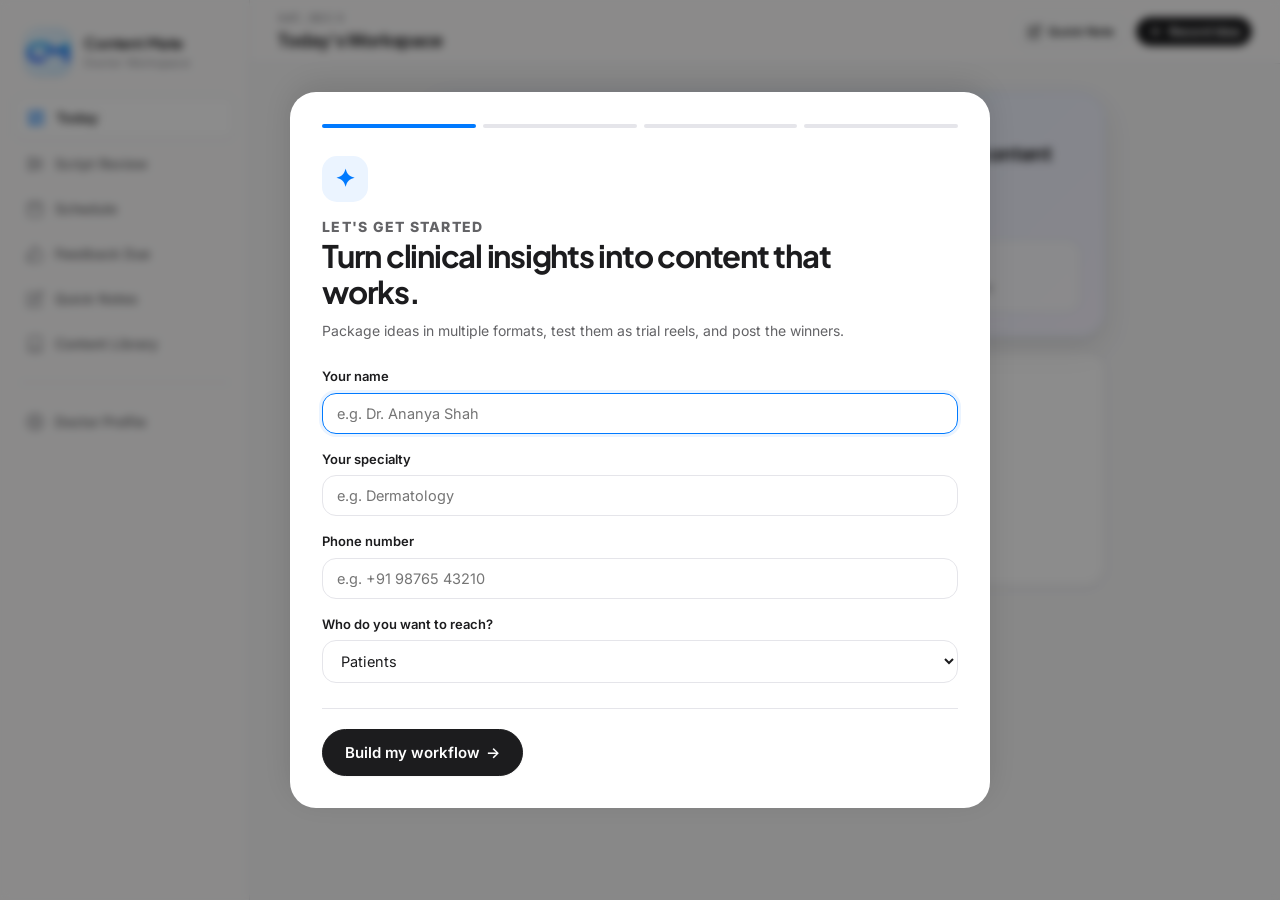
==== commit 1f836d6f: "Script Review now has separate “Accept as Trial” and “Accept as Main Reel” actions. Calendar reel de" ====
--- a/index.html
+++ b/index.html
@@ -299,7 +299,7 @@
   <div class="toast-container" id="toast-container" aria-live="polite"></div>
 
   <!-- Standalone application bundle: works when opened directly or served over HTTP. -->
-  <script src="js/app.bundle.js?v=20260923001"></script>
+  <script src="js/app.bundle.js?v=20260923002"></script>
 </body>
 
 </html>
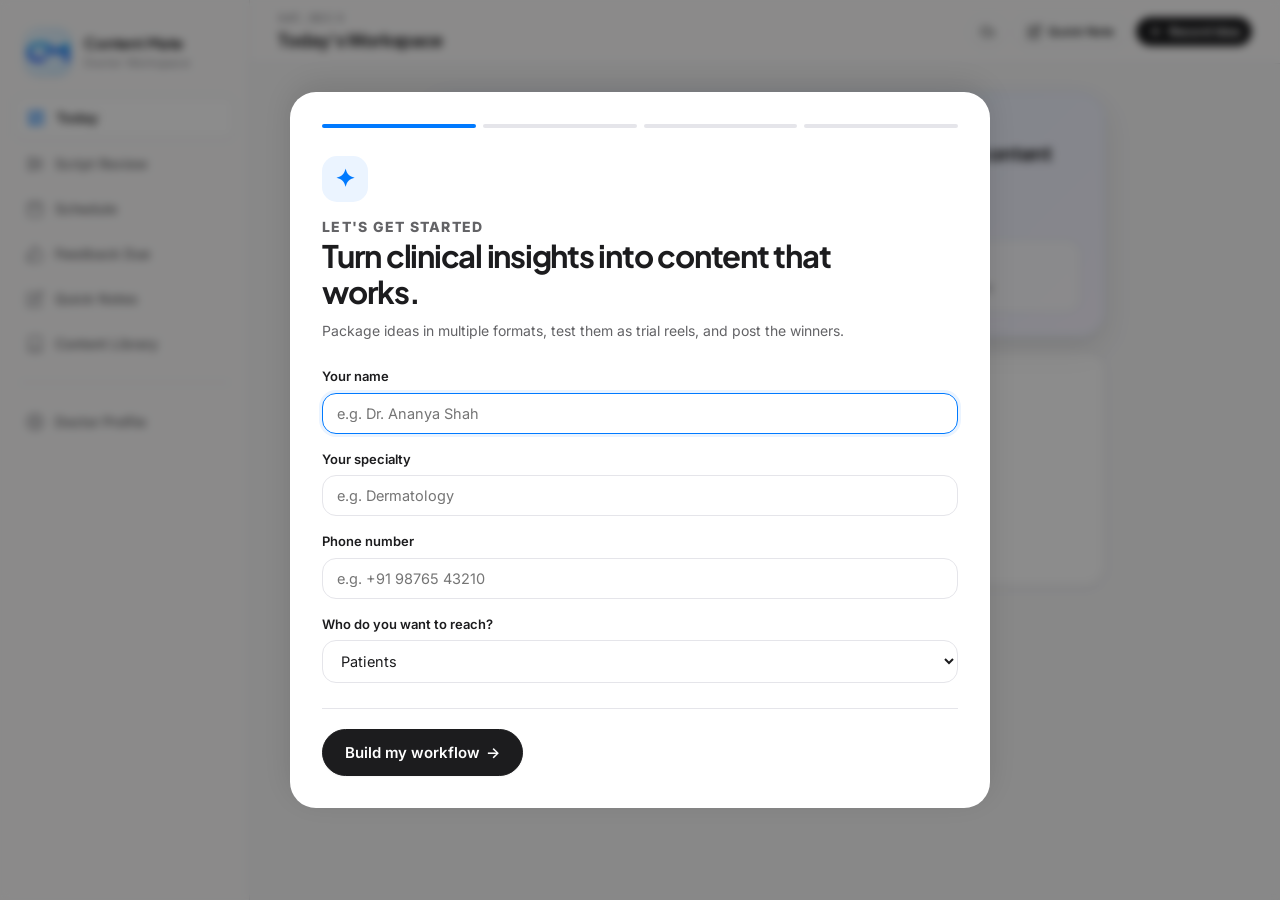
==== commit 2807f5cc: "webdav" ====
--- a/index.html
+++ b/index.html
@@ -154,6 +154,14 @@
         </div>
 
         <div class="header-right">
+          <!-- WebDAV Cloud Sync Status & Action Button -->
+          <button class="btn btn-secondary btn-sm btn-icon-only header-sync-btn" id="header-btn-sync" title="WebDAV Cloud Sync" aria-label="WebDAV Cloud Sync">
+            <svg width="15" height="15" viewBox="0 0 24 24" fill="none" stroke="currentColor" stroke-width="2" stroke-linecap="round" stroke-linejoin="round">
+              <path d="M17.5 19H9a7 7 0 1 1 6.71-9h1.79a4.5 4.5 0 1 1 0 9Z" />
+            </svg>
+            <span class="sync-indicator-dot hidden" id="header-sync-dot"></span>
+          </button>
+
           <!-- Quick Capture Actions in Header -->
           <button class="btn btn-secondary btn-sm" id="header-btn-note" title="Quick Thought">
             <svg width="15" height="15" viewBox="0 0 24 24" fill="none" stroke="currentColor" stroke-width="2">
--- a/index.css
+++ b/index.css
@@ -2465,3 +2465,77 @@
     display: none !important;
   }
 }
+
+/* WebDAV Cloud Sync Styles */
+.header-sync-btn {
+  position: relative;
+  padding: 6px 9px;
+  display: inline-flex;
+  align-items: center;
+  justify-content: center;
+}
+
+.header-sync-btn.syncing svg {
+  animation: spin 800ms linear infinite;
+}
+
+.sync-indicator-dot {
+  position: absolute;
+  top: 4px;
+  right: 4px;
+  width: 7px;
+  height: 7px;
+  border-radius: 50%;
+  background-color: var(--accent-green);
+  border: 1.5px solid var(--bg-card);
+}
+
+.webdav-status-bar {
+  display: flex;
+  align-items: center;
+  gap: 12px;
+  padding: 12px 14px;
+  border-radius: var(--radius-md);
+  background: var(--bg-subtle);
+  border: 1px solid var(--border-subtle);
+  transition: all var(--transition-fast);
+}
+
+.webdav-status-bar.status-connected {
+  background: var(--accent-green-subtle);
+  border-color: rgba(52, 199, 89, 0.3);
+}
+
+.webdav-status-bar.status-connected .status-badge-dot {
+  background: var(--accent-green);
+  box-shadow: 0 0 0 3px rgba(52, 199, 89, 0.2);
+}
+
+.webdav-status-bar.status-disconnected .status-badge-dot {
+  background: var(--text-tertiary);
+}
+
+.status-badge-dot {
+  width: 9px;
+  height: 9px;
+  border-radius: 50%;
+  flex-shrink: 0;
+}
+
+.status-badge-text {
+  display: flex;
+  flex-direction: column;
+  gap: 2px;
+}
+
+.status-badge-text strong {
+  font-size: 13.5px;
+  font-weight: 650;
+  color: var(--text-primary);
+}
+
+.status-badge-text span {
+  font-size: 12px;
+  color: var(--text-secondary);
+}
+
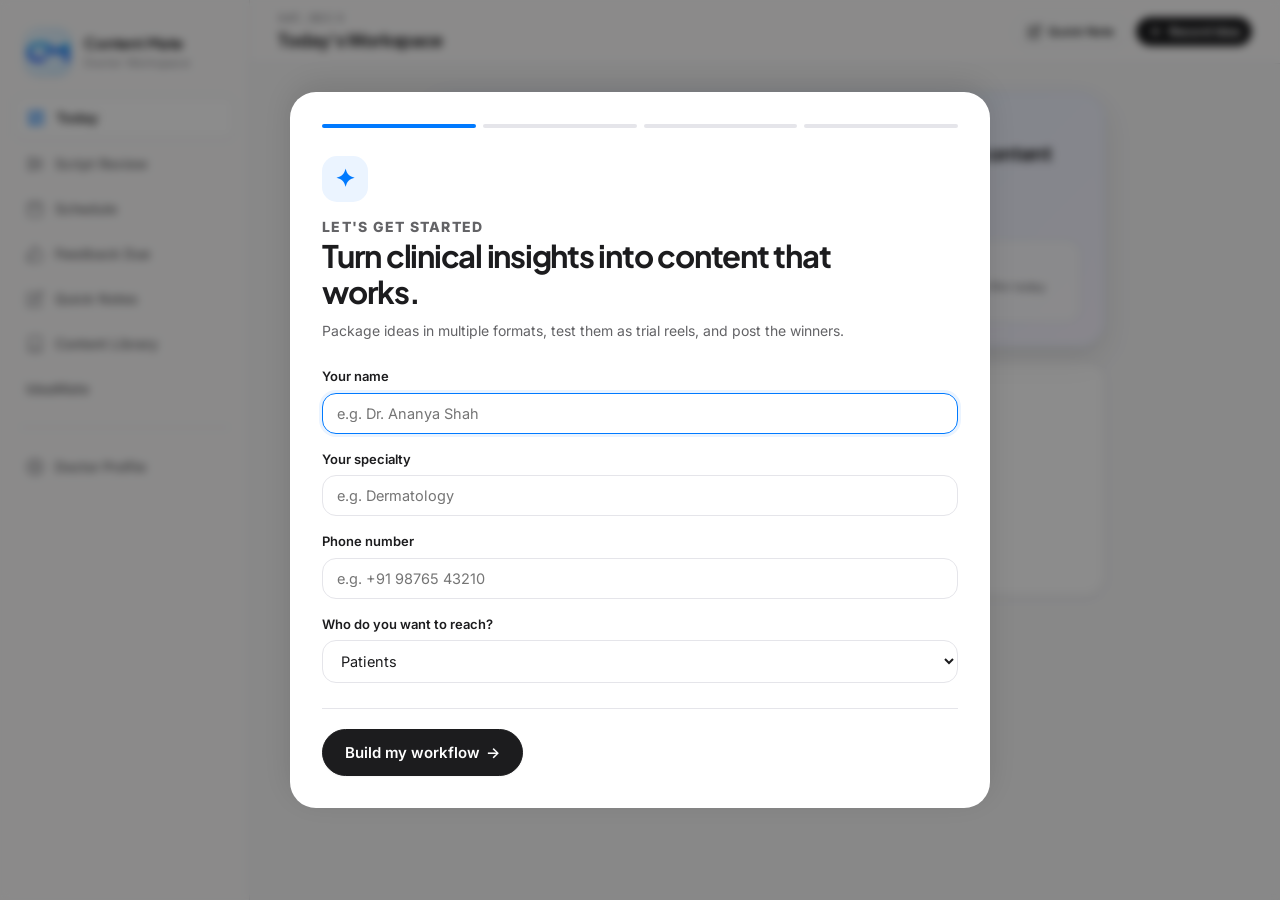
==== commit ca11cf47: "ideamate" ====
--- a/index.html
+++ b/index.html
@@ -120,6 +120,10 @@
           <span>Content Library</span>
         </a>
 
+        <a href="#ideamate" class="nav-link" data-view="ideamate" id="nav-d-ideamate">
+          <span>IdeaMate</span>
+        </a>
+
         <div class="sidebar-divider"></div>
 
         <a href="#settings" class="nav-link" data-view="settings" id="nav-d-settings">
@@ -154,14 +158,6 @@
         </div>
 
         <div class="header-right">
-          <!-- WebDAV Cloud Sync Status & Action Button -->
-          <button class="btn btn-secondary btn-sm btn-icon-only header-sync-btn" id="header-btn-sync" title="WebDAV Cloud Sync" aria-label="WebDAV Cloud Sync">
-            <svg width="15" height="15" viewBox="0 0 24 24" fill="none" stroke="currentColor" stroke-width="2" stroke-linecap="round" stroke-linejoin="round">
-              <path d="M17.5 19H9a7 7 0 1 1 6.71-9h1.79a4.5 4.5 0 1 1 0 9Z" />
-            </svg>
-            <span class="sync-indicator-dot hidden" id="header-sync-dot"></span>
-          </button>
-
           <!-- Quick Capture Actions in Header -->
           <button class="btn btn-secondary btn-sm" id="header-btn-note" title="Quick Thought">
             <svg width="15" height="15" viewBox="0 0 24 24" fill="none" stroke="currentColor" stroke-width="2">
@@ -258,7 +254,7 @@
           <span>Schedule</span>
         </a>
 
-        <a href="#notes" class="bnav-item" data-view="notes" id="bnav-notes">
+        <a href="#ideamate" class="bnav-item" data-view="ideamate" id="bnav-notes">
           <div class="bnav-icon-wrapper">
             <svg width="22" height="22" viewBox="0 0 24 24" fill="none" stroke="currentColor" stroke-width="2">
               <path d="M11 4H4a2 2 0 0 0-2 2v14a2 2 0 0 0 2 2h14a2 2 0 0 0 2-2v-7" />
@@ -266,7 +262,7 @@
             </svg>
             <span class="bnav-badge hidden" id="bnav-badge-notes">0</span>
           </div>
-          <span>Notes</span>
+          <span>IdeaMate</span>
         </a>
 
         <a href="#settings" class="bnav-item" data-view="settings" id="bnav-settings" aria-label="Settings">
@@ -307,7 +303,7 @@
   <div class="toast-container" id="toast-container" aria-live="polite"></div>
 
   <!-- Standalone application bundle: works when opened directly or served over HTTP. -->
-  <script src="js/app.bundle.js?v=20260923002"></script>
+  <script src="js/app.bundle.js?v=20261110006"></script>
 </body>
 
 </html>
--- a/index.css
+++ b/index.css
@@ -1111,127 +1111,6 @@
   margin: 0 auto;
 }
 
-/* One grid keeps weekday headers and day columns in the same layout system.
-   A taller card expands its whole week row rather than leaving neighbouring
-   dates visually out of step. */
-.calendar-scroll-wrap {
-  padding: 12px;
-  overflow-x: auto;
-}
-
-.calendar-grid {
-  display: grid;
-  grid-template-columns: repeat(7, minmax(104px, 1fr));
-  grid-auto-rows: auto;
-  gap: 6px;
-  min-width: 756px;
-}
-
-.calendar-weekday {
-  min-height: 30px;
-  display: flex;
-  align-items: center;
-  justify-content: center;
-  padding: 5px 6px;
-  border-radius: var(--radius-sm);
-  background: var(--bg-subtle);
-  color: var(--text-tertiary);
-  font-size: 12px;
-  font-weight: 700;
-  text-align: center;
-}
-
-.cal-day-empty {
-  min-height: 96px;
-  border-radius: var(--radius-md);
-  background: var(--bg-subtle);
-  opacity: 0.3;
-}
-
-.cal-day-cell {
-  min-height: 96px;
-  display: flex;
-  flex-direction: column;
-  padding: 7px;
-  border: 1px solid var(--border-subtle);
-  border-radius: var(--radius-md);
-  background: #fff;
-  cursor: pointer;
-  transition: box-shadow var(--transition-fast), border-color var(--transition-fast), transform var(--transition-fast);
-}
-
-.cal-day-cell:hover {
-  border-color: var(--accent-blue);
-  box-shadow: var(--shadow-xs);
-}
-
-.cal-day-cell.is-today {
-  padding: 6px;
-  border: 2px solid var(--accent-blue);
-  box-shadow: var(--shadow-xs);
-}
-
-.cal-day-cell-header {
-  display: flex;
-  align-items: center;
-  justify-content: space-between;
-  gap: 4px;
-  margin-bottom: 5px;
-}
-
-.cal-day-number {
-  color: var(--text-primary);
-  font-size: 13px;
-  font-weight: 600;
-}
-
-.cal-day-cell.is-today .cal-day-number {
-  color: var(--accent-blue);
-  font-weight: 800;
-}
-
-.cal-day-count {
-  min-width: 18px;
-  padding: 1px 5px;
-  border-radius: var(--radius-full);
-  background: var(--accent-blue);
-  color: #fff;
-  font-size: 10px;
-  font-weight: 700;
-  line-height: 1.35;
-  text-align: center;
-}
-
-.cal-day-reels {
-  display: flex;
-  flex: 1;
-  flex-direction: column;
-  gap: 4px;
-}
-
-.cal-reel-card {
-  display: flex;
-  align-items: center;
-  gap: 3px;
-  min-width: 0;
-  padding: 3px 5px;
-  border-radius: var(--radius-xs);
-  cursor: grab;
-  font-size: 10.5px;
-  font-weight: 600;
-  line-height: 1.25;
-}
-
-.cal-reel-card span:last-child {
-  overflow: hidden;
-  text-overflow: ellipsis;
-  white-space: nowrap;
-}
-
-.cal-reel-card:active {
-  cursor: grabbing;
-}
-
 .calendar-day-group {
   display: flex;
   flex-direction: column;
@@ -2465,77 +2344,29 @@
     display: none !important;
   }
 }
-
-/* WebDAV Cloud Sync Styles */
-.header-sync-btn {
-  position: relative;
-  padding: 6px 9px;
-  display: inline-flex;
-  align-items: center;
-  justify-content: center;
-}
-
-.header-sync-btn.syncing svg {
-  animation: spin 800ms linear infinite;
-}
-
-.sync-indicator-dot {
-  position: absolute;
-  top: 4px;
-  right: 4px;
-  width: 7px;
-  height: 7px;
-  border-radius: 50%;
-  background-color: var(--accent-green);
-  border: 1.5px solid var(--bg-card);
-}
-
-.webdav-status-bar {
-  display: flex;
-  align-items: center;
-  gap: 12px;
-  padding: 12px 14px;
-  border-radius: var(--radius-md);
-  background: var(--bg-subtle);
-  border: 1px solid var(--border-subtle);
-  transition: all var(--transition-fast);
-}
-
-.webdav-status-bar.status-connected {
-  background: var(--accent-green-subtle);
-  border-color: rgba(52, 199, 89, 0.3);
-}
-
-.webdav-status-bar.status-connected .status-badge-dot {
-  background: var(--accent-green);
-  box-shadow: 0 0 0 3px rgba(52, 199, 89, 0.2);
-}
-
-.webdav-status-bar.status-disconnected .status-badge-dot {
-  background: var(--text-tertiary);
-}
-
-.status-badge-dot {
-  width: 9px;
-  height: 9px;
-  border-radius: 50%;
-  flex-shrink: 0;
-}
-
-.status-badge-text {
-  display: flex;
-  flex-direction: column;
-  gap: 2px;
-}
-
-.status-badge-text strong {
-  font-size: 13.5px;
-  font-weight: 650;
-  color: var(--text-primary);
-}
-
-.status-badge-text span {
-  font-size: 12px;
-  color: var(--text-secondary);
-}
-
+/* IdeaMate workspace */
+.ideamate-stats { display:grid; grid-template-columns:repeat(5, minmax(0, 1fr)); gap:12px; margin:18px 0; }
+.ideamate-stat { min-height:86px; padding:16px; border:1px solid var(--border-subtle); border-radius:14px; background:var(--bg-card); box-shadow:0 8px 20px rgba(20,32,48,.05); display:flex; flex-direction:column; justify-content:space-between; }
+.ideamate-stat span { color:var(--text-secondary); font-size:12px; font-weight:700; text-transform:uppercase; letter-spacing:.06em; }
+.ideamate-stat strong { color:var(--text-primary); font-family:var(--font-heading); font-size:28px; line-height:1; }
+.ideamate-stat-total { background:linear-gradient(135deg,#edf6ff,#fff); border-color:#cfe5fb; }
+.ideamate-stat-fresh { background:linear-gradient(135deg,#effbf5,#fff); border-color:#cdeedb; }
+.ideamate-stat-saved { background:linear-gradient(135deg,#fff9e9,#fff); border-color:#f5e3ae; }
+.ideamate-stat-used { background:linear-gradient(135deg,#f4efff,#fff); border-color:#dfd0fb; }
+.ideamate-stat-trash { background:linear-gradient(135deg,#fff1f1,#fff); border-color:#f3d1d1; }
+#ideamate-table { border: 1px solid var(--border-subtle); box-shadow: 0 10px 28px rgba(20, 32, 48, .05); }
+#ideamate-table h3 { font-family: var(--font-heading); font-size: 18px; margin-bottom: 4px; }
+#ideamate-table table { margin-top: 16px; }
+#ideamate-table th { color: var(--text-tertiary); font-size: 11px; letter-spacing: .06em; text-transform: uppercase; padding: 10px 8px; border-bottom: 1px solid var(--border-subtle); }
+#ideamate-table td { padding: 13px 8px; color: var(--text-secondary); vertical-align: middle; }
+#ideamate-table td:first-child { color: var(--text-primary); min-width: 280px; }
+#ideamate-table tbody tr { transition: background .16s ease; }
+#ideamate-table tbody tr:hover { background: var(--bg-subtle); }
+#ideamate-discovery { border: 1px solid rgba(37, 130, 215, .22); background: linear-gradient(135deg, var(--bg-card), var(--accent-blue-subtle)); box-shadow: 0 10px 26px rgba(37, 130, 215, .08); }
+#ideamate-discovery h3 { font-family: var(--font-heading); font-size: 20px; margin: 5px 0 7px; }
+#ideamate-discovery p { color: var(--text-secondary); line-height: 1.55; }
+@media (max-width: 700px) {
+  .ideamate-stats { grid-template-columns:repeat(2, minmax(0, 1fr)); }
+  #ideamate-table { padding: 14px !important; }
+  #ideamate-table table { min-width: 590px !important; }
+}
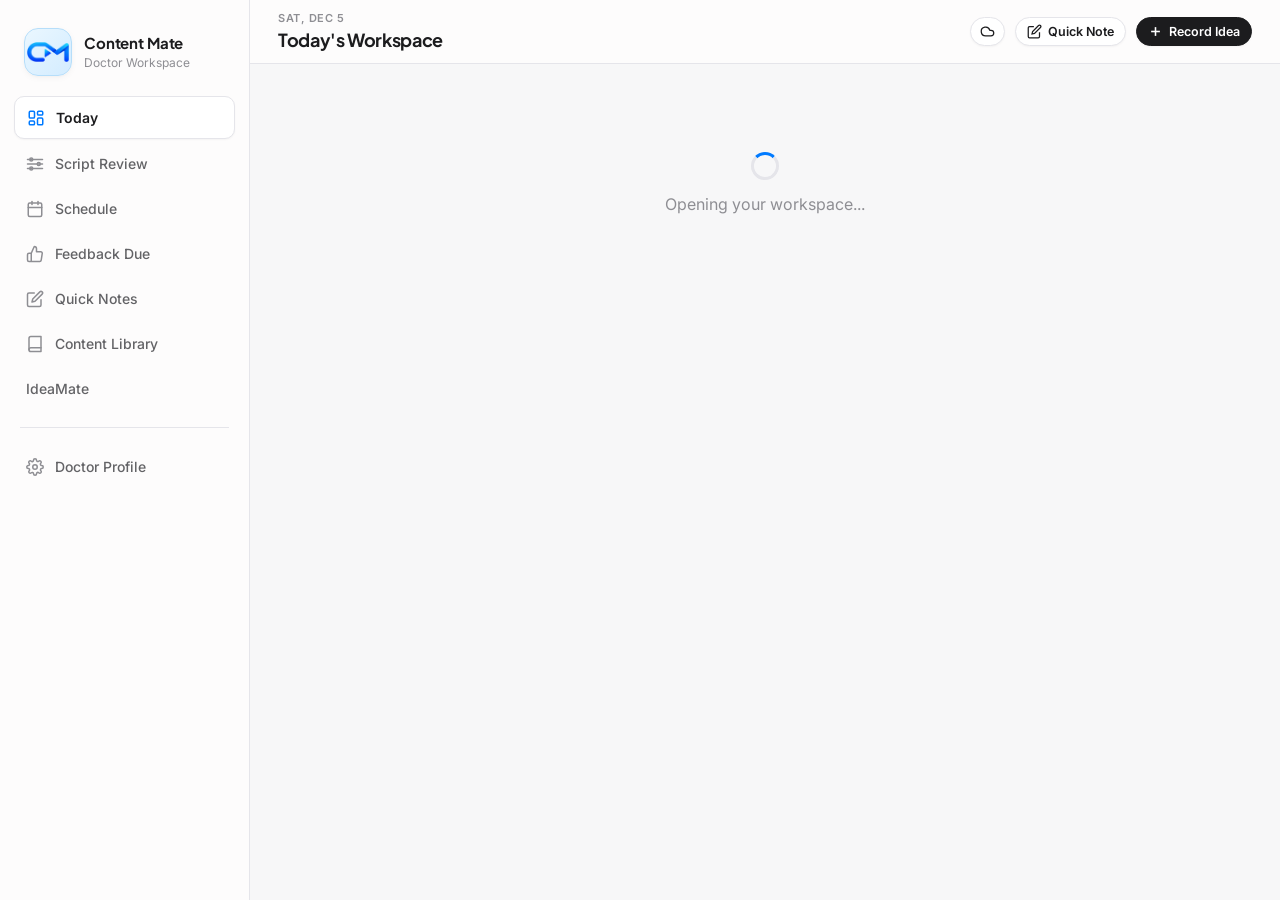
==== commit 0c353144: "ideamate-merge" ====
--- a/index.html
+++ b/index.html
@@ -158,6 +158,14 @@
         </div>
 
         <div class="header-right">
+          <!-- WebDAV Cloud Sync Status & Action Button -->
+          <button class="btn btn-secondary btn-sm btn-icon-only header-sync-btn" id="header-btn-sync" title="WebDAV Cloud Sync" aria-label="WebDAV Cloud Sync">
+            <svg width="15" height="15" viewBox="0 0 24 24" fill="none" stroke="currentColor" stroke-width="2" stroke-linecap="round" stroke-linejoin="round">
+              <path d="M17.5 19H9a7 7 0 1 1 6.71-9h1.79a4.5 4.5 0 1 1 0 9Z" />
+            </svg>
+            <span class="sync-indicator-dot hidden" id="header-sync-dot"></span>
+          </button>
+
           <!-- Quick Capture Actions in Header -->
           <button class="btn btn-secondary btn-sm" id="header-btn-note" title="Quick Thought">
             <svg width="15" height="15" viewBox="0 0 24 24" fill="none" stroke="currentColor" stroke-width="2">
--- a/index.css
+++ b/index.css
@@ -1109,6 +1109,127 @@
   gap: 12px;
   max-width: 720px;
   margin: 0 auto;
+}
+
+/* One grid keeps weekday headers and day columns in the same layout system.
+   A taller card expands its whole week row rather than leaving neighbouring
+   dates visually out of step. */
+.calendar-scroll-wrap {
+  padding: 12px;
+  overflow-x: auto;
+}
+
+.calendar-grid {
+  display: grid;
+  grid-template-columns: repeat(7, minmax(104px, 1fr));
+  grid-auto-rows: auto;
+  gap: 6px;
+  min-width: 756px;
+}
+
+.calendar-weekday {
+  min-height: 30px;
+  display: flex;
+  align-items: center;
+  justify-content: center;
+  padding: 5px 6px;
+  border-radius: var(--radius-sm);
+  background: var(--bg-subtle);
+  color: var(--text-tertiary);
+  font-size: 12px;
+  font-weight: 700;
+  text-align: center;
+}
+
+.cal-day-empty {
+  min-height: 96px;
+  border-radius: var(--radius-md);
+  background: var(--bg-subtle);
+  opacity: 0.3;
+}
+
+.cal-day-cell {
+  min-height: 96px;
+  display: flex;
+  flex-direction: column;
+  padding: 7px;
+  border: 1px solid var(--border-subtle);
+  border-radius: var(--radius-md);
+  background: #fff;
+  cursor: pointer;
+  transition: box-shadow var(--transition-fast), border-color var(--transition-fast), transform var(--transition-fast);
+}
+
+.cal-day-cell:hover {
+  border-color: var(--accent-blue);
+  box-shadow: var(--shadow-xs);
+}
+
+.cal-day-cell.is-today {
+  padding: 6px;
+  border: 2px solid var(--accent-blue);
+  box-shadow: var(--shadow-xs);
+}
+
+.cal-day-cell-header {
+  display: flex;
+  align-items: center;
+  justify-content: space-between;
+  gap: 4px;
+  margin-bottom: 5px;
+}
+
+.cal-day-number {
+  color: var(--text-primary);
+  font-size: 13px;
+  font-weight: 600;
+}
+
+.cal-day-cell.is-today .cal-day-number {
+  color: var(--accent-blue);
+  font-weight: 800;
+}
+
+.cal-day-count {
+  min-width: 18px;
+  padding: 1px 5px;
+  border-radius: var(--radius-full);
+  background: var(--accent-blue);
+  color: #fff;
+  font-size: 10px;
+  font-weight: 700;
+  line-height: 1.35;
+  text-align: center;
+}
+
+.cal-day-reels {
+  display: flex;
+  flex: 1;
+  flex-direction: column;
+  gap: 4px;
+}
+
+.cal-reel-card {
+  display: flex;
+  align-items: center;
+  gap: 3px;
+  min-width: 0;
+  padding: 3px 5px;
+  border-radius: var(--radius-xs);
+  cursor: grab;
+  font-size: 10.5px;
+  font-weight: 600;
+  line-height: 1.25;
+}
+
+.cal-reel-card span:last-child {
+  overflow: hidden;
+  text-overflow: ellipsis;
+  white-space: nowrap;
+}
+
+.cal-reel-card:active {
+  cursor: grabbing;
 }
 
 .calendar-day-group {
@@ -2370,3 +2491,76 @@
   #ideamate-table { padding: 14px !important; }
   #ideamate-table table { min-width: 590px !important; }
 }
+/* WebDAV Cloud Sync Styles */
+.header-sync-btn {
+  position: relative;
+  padding: 6px 9px;
+  display: inline-flex;
+  align-items: center;
+  justify-content: center;
+}
+
+.header-sync-btn.syncing svg {
+  animation: spin 800ms linear infinite;
+}
+
+.sync-indicator-dot {
+  position: absolute;
+  top: 4px;
+  right: 4px;
+  width: 7px;
+  height: 7px;
+  border-radius: 50%;
+  background-color: var(--accent-green);
+  border: 1.5px solid var(--bg-card);
+}
+
+.webdav-status-bar {
+  display: flex;
+  align-items: center;
+  gap: 12px;
+  padding: 12px 14px;
+  border-radius: var(--radius-md);
+  background: var(--bg-subtle);
+  border: 1px solid var(--border-subtle);
+  transition: all var(--transition-fast);
+}
+
+.webdav-status-bar.status-connected {
+  background: var(--accent-green-subtle);
+  border-color: rgba(52, 199, 89, 0.3);
+}
+
+.webdav-status-bar.status-connected .status-badge-dot {
+  background: var(--accent-green);
+  box-shadow: 0 0 0 3px rgba(52, 199, 89, 0.2);
+}
+
+.webdav-status-bar.status-disconnected .status-badge-dot {
+  background: var(--text-tertiary);
+}
+
+.status-badge-dot {
+  width: 9px;
+  height: 9px;
+  border-radius: 50%;
+  flex-shrink: 0;
+}
+
+.status-badge-text {
+  display: flex;
+  flex-direction: column;
+  gap: 2px;
+}
+
+.status-badge-text strong {
+  font-size: 13.5px;
+  font-weight: 650;
+  color: var(--text-primary);
+}
+
+.status-badge-text span {
+  font-size: 12px;
+  color: var(--text-secondary);
+}
+
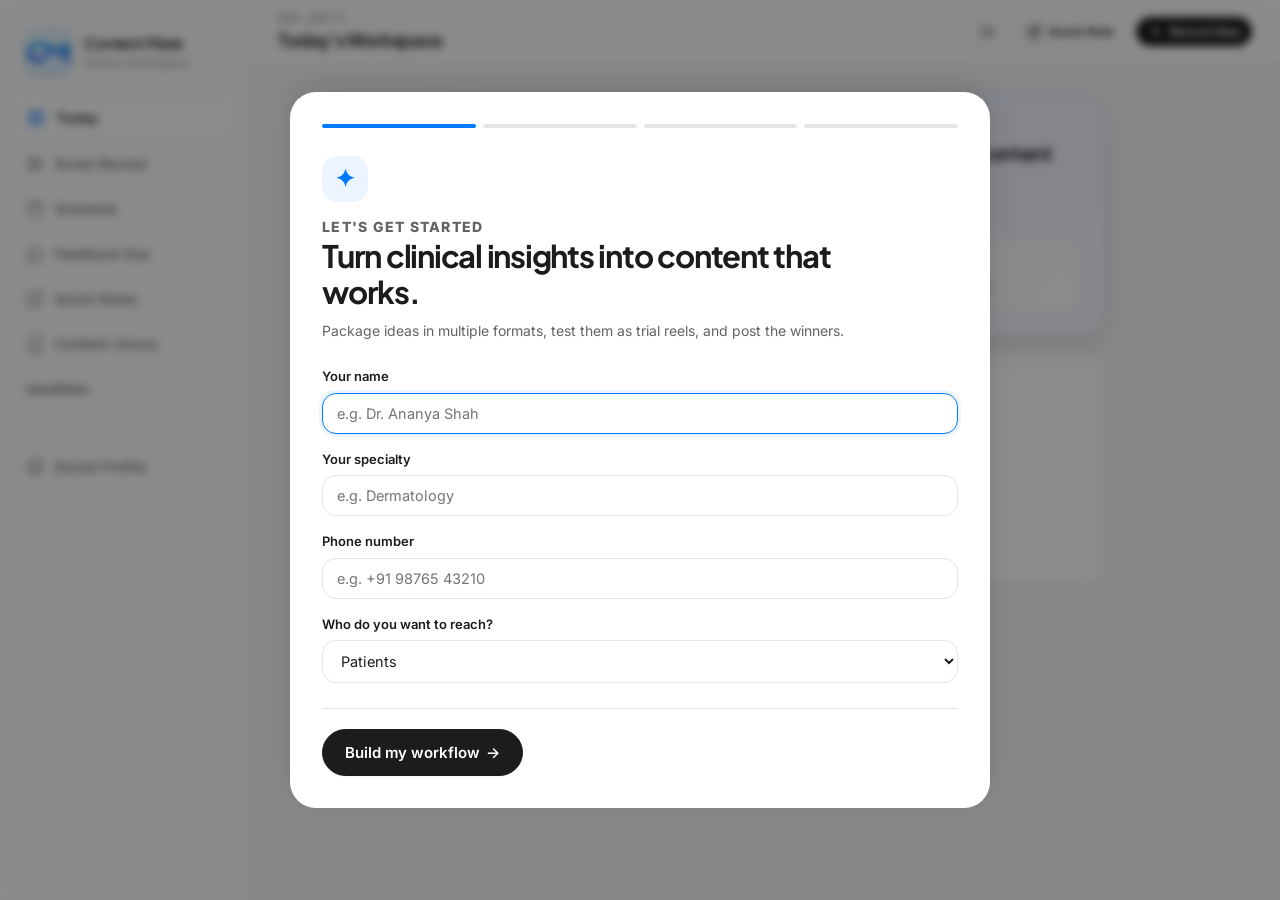
==== commit b839f166: "post ideamate bug fixes" ====
--- a/index.html
+++ b/index.html
@@ -311,7 +311,7 @@
   <div class="toast-container" id="toast-container" aria-live="polite"></div>
 
   <!-- Standalone application bundle: works when opened directly or served over HTTP. -->
-  <script src="js/app.bundle.js?v=20261110006"></script>
+  <script src="js/app.bundle.js?v=20261110007"></script>
 </body>
 
 </html>
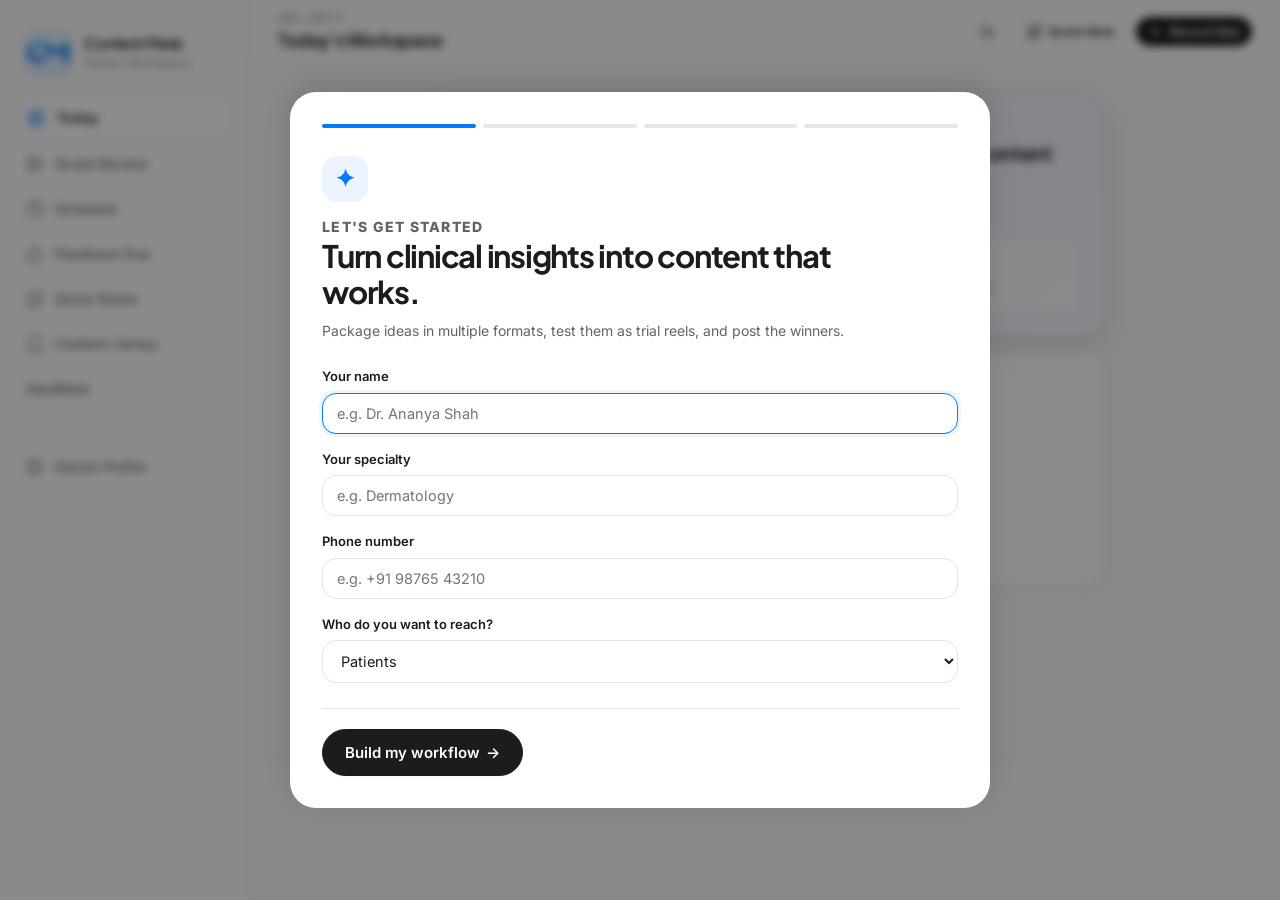
==== commit 82bdc8dc: "patient questions speciality specific added" ====
--- a/index.html
+++ b/index.html
@@ -26,7 +26,6 @@
 
   <link rel="icon" type="image/svg+xml" href="favicon.svg">
   <link rel="apple-touch-icon" href="favicon.svg">
-  <link rel="manifest" href="site.webmanifest">
 
   <!-- Typography (Inter / SF Pro aesthetic) -->
   <link rel="preconnect" href="https://fonts.googleapis.com">
@@ -311,7 +310,7 @@
   <div class="toast-container" id="toast-container" aria-live="polite"></div>
 
   <!-- Standalone application bundle: works when opened directly or served over HTTP. -->
-  <script src="js/app.bundle.js?v=20261110007"></script>
+  <script src="js/app.bundle.js?v=20261110008"></script>
 </body>
 
 </html>
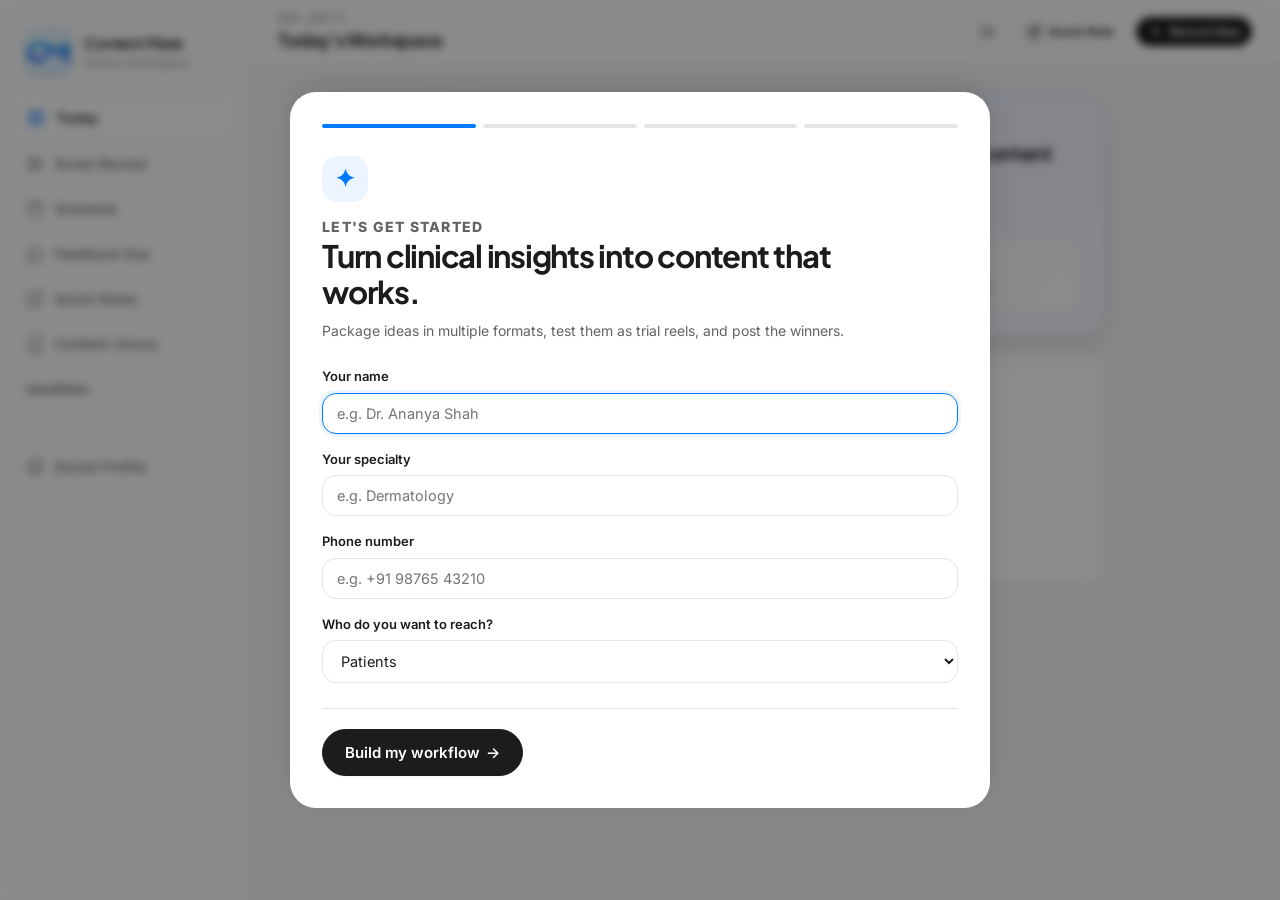
==== commit 1e027099: "webdav fix2" ====
--- a/index.html
+++ b/index.html
@@ -310,7 +310,7 @@
   <div class="toast-container" id="toast-container" aria-live="polite"></div>
 
   <!-- Standalone application bundle: works when opened directly or served over HTTP. -->
-  <script src="js/app.bundle.js?v=20261110008"></script>
+  <script src="js/app.bundle.js?v=20261110009"></script>
 </body>
 
 </html>
